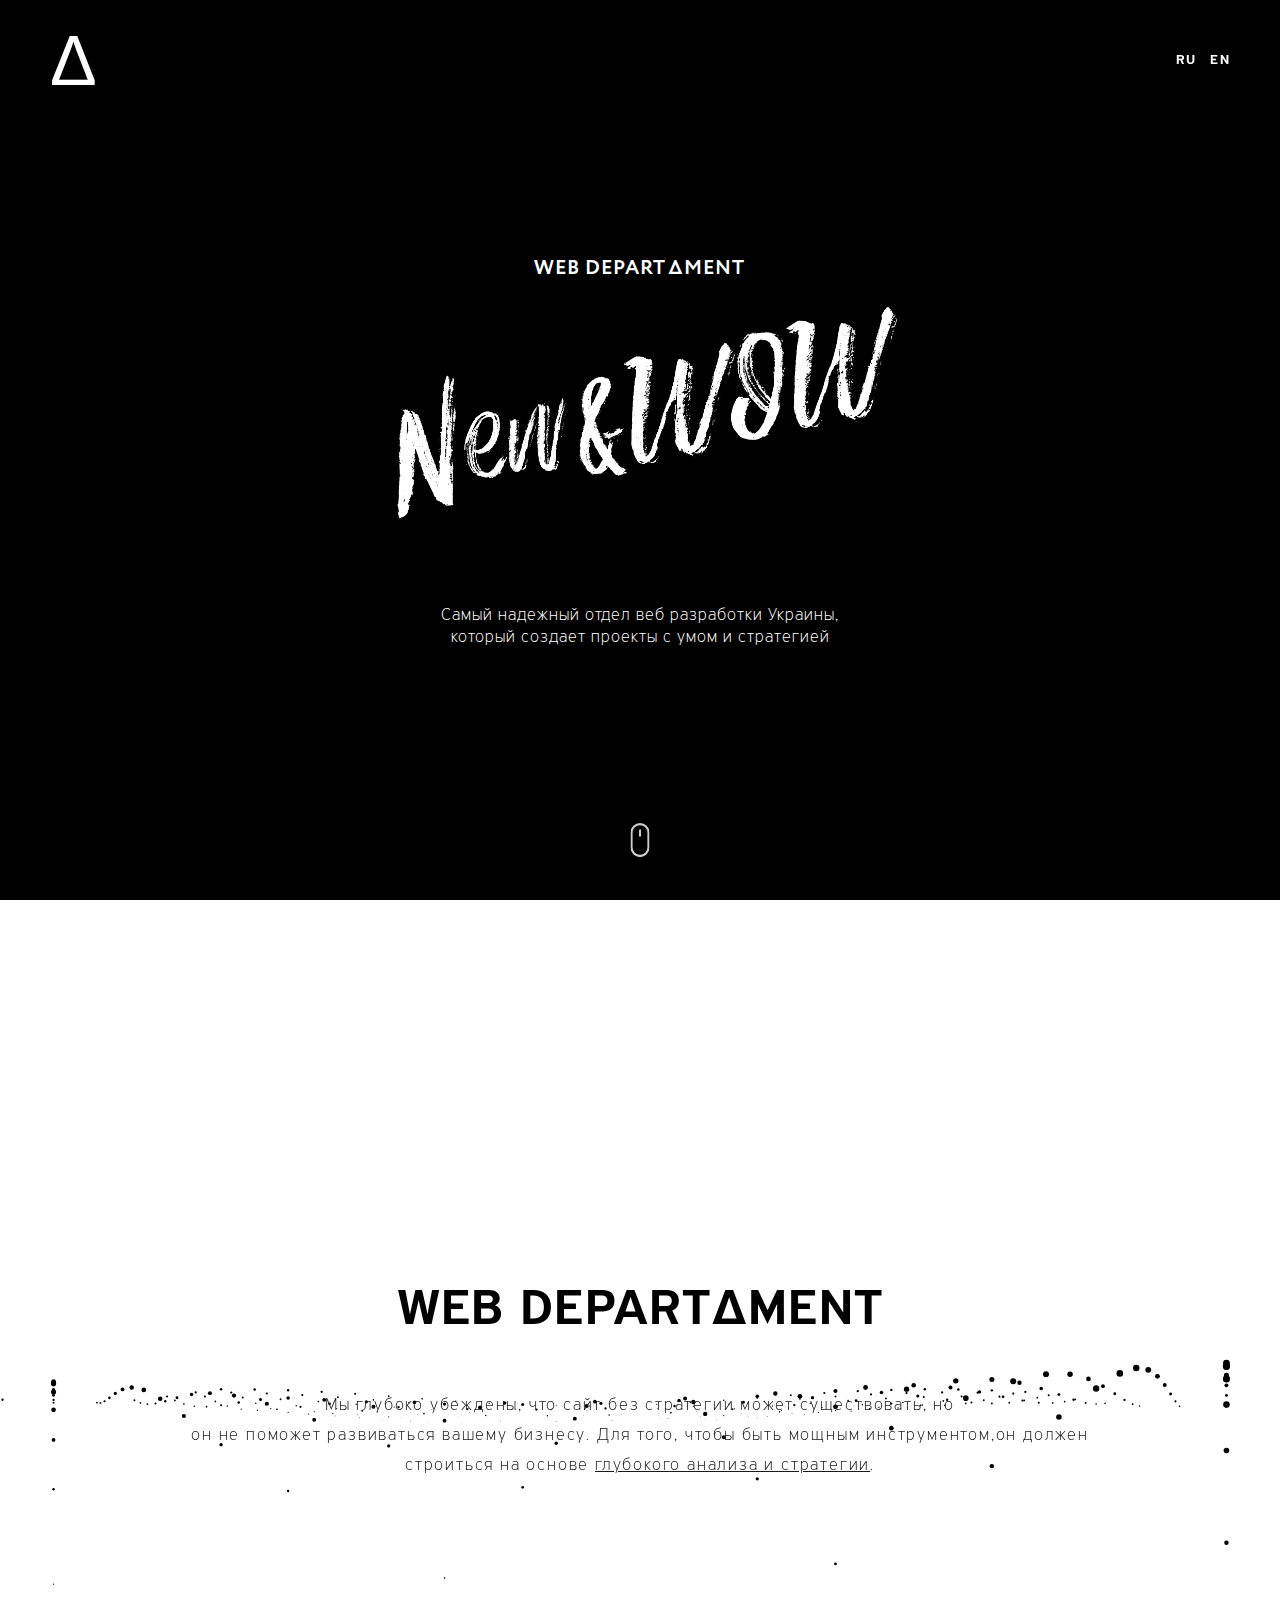
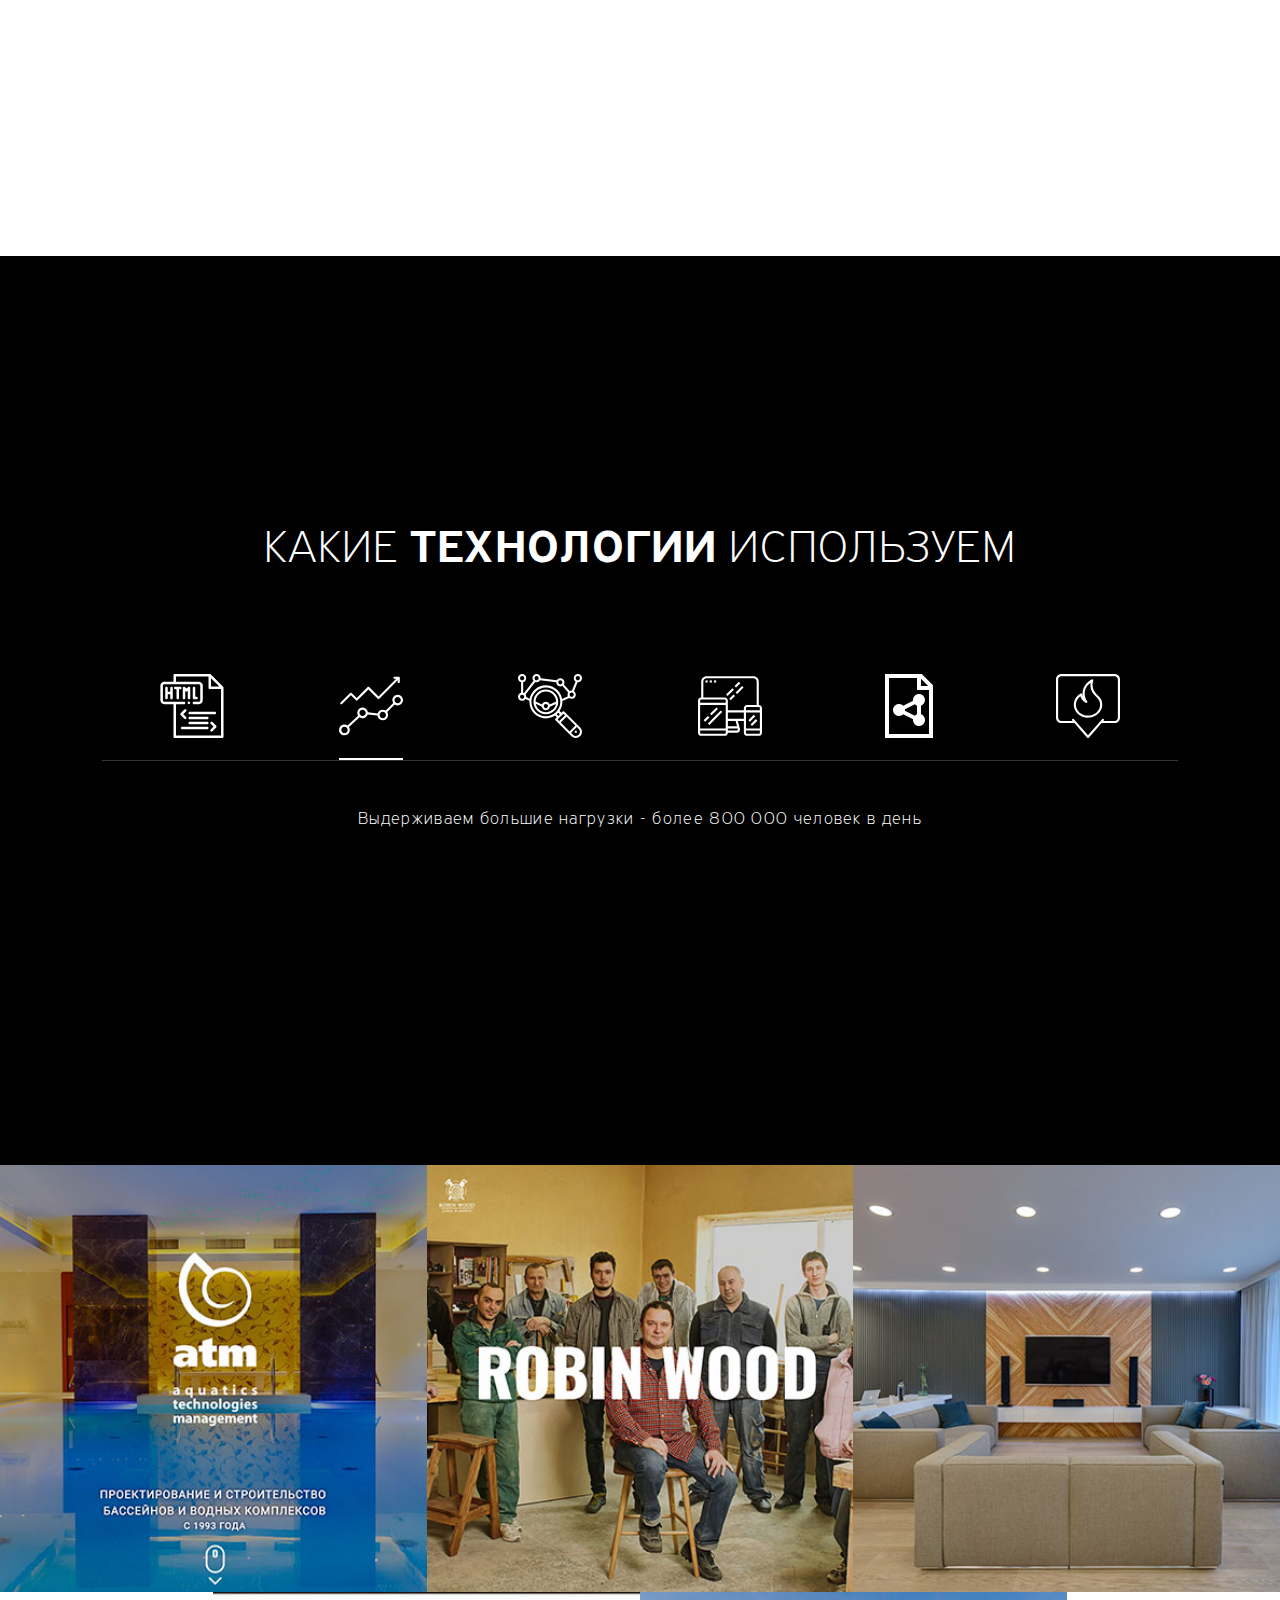
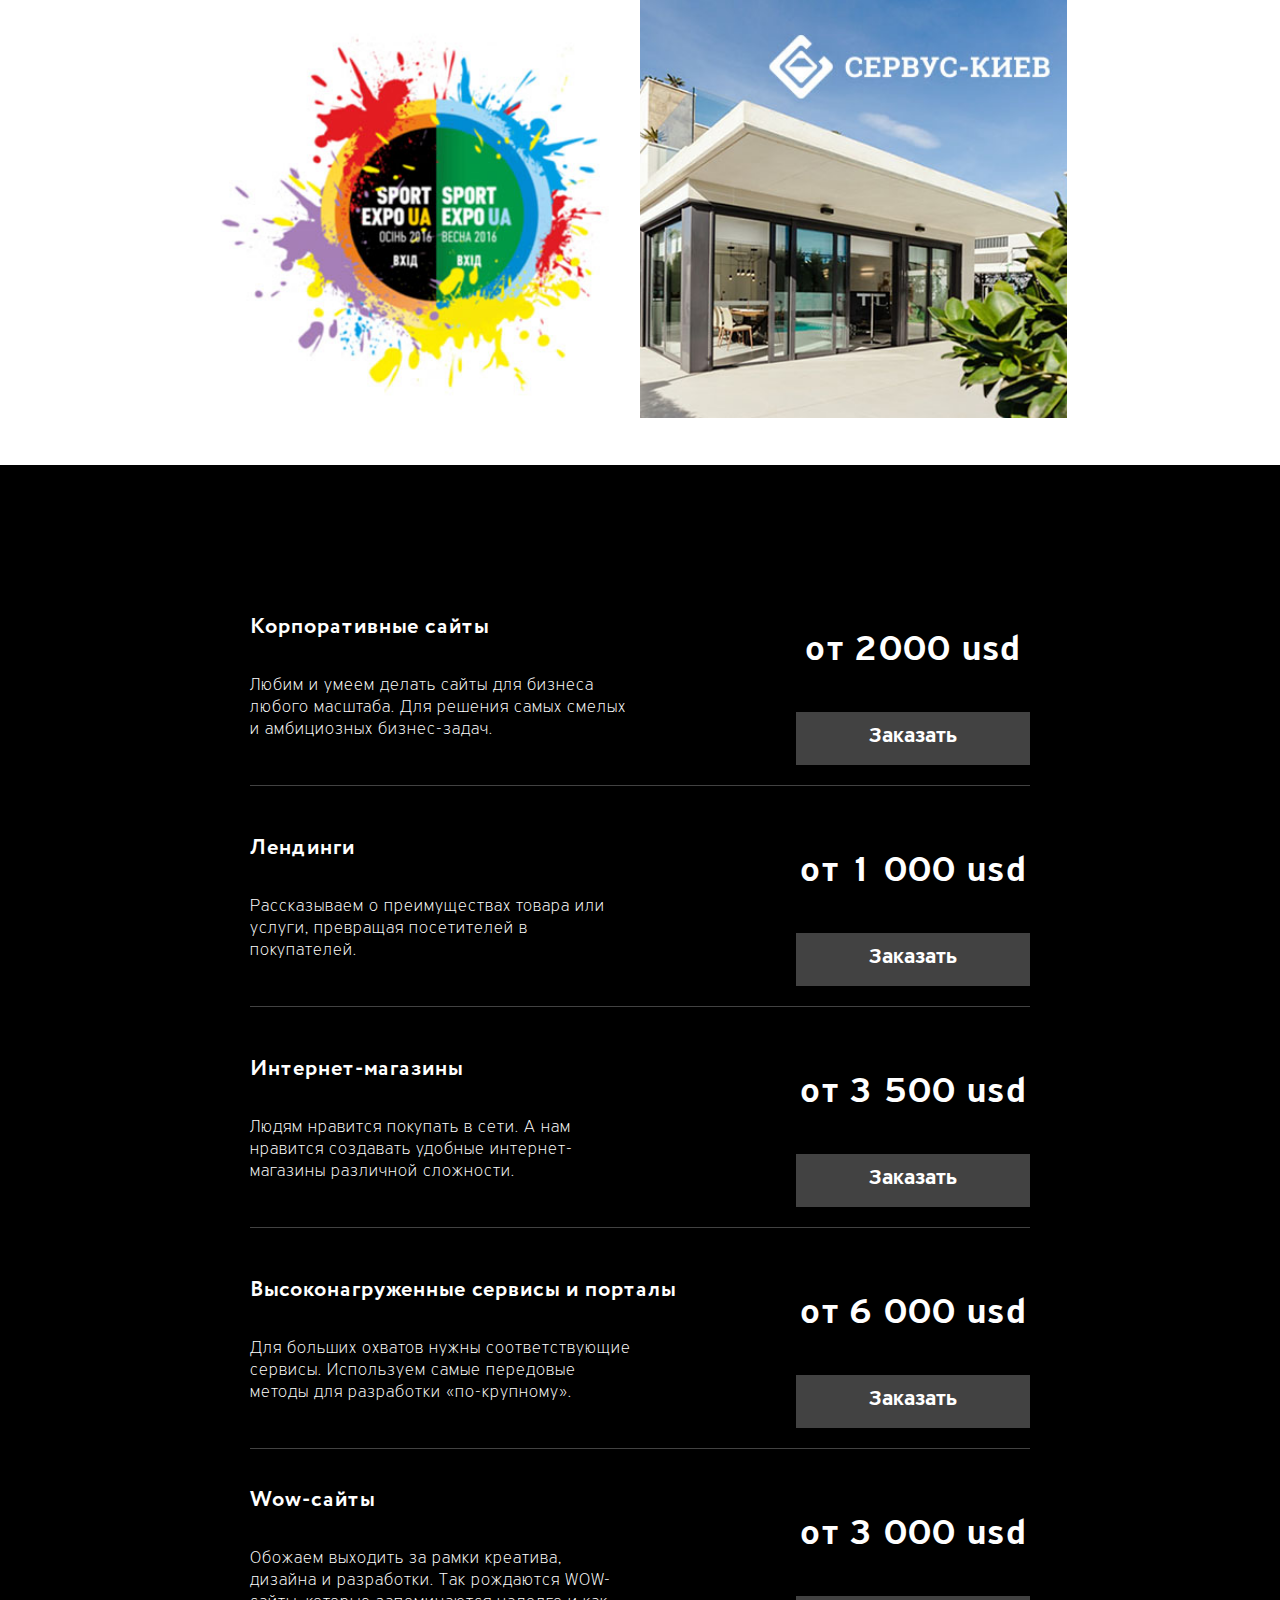
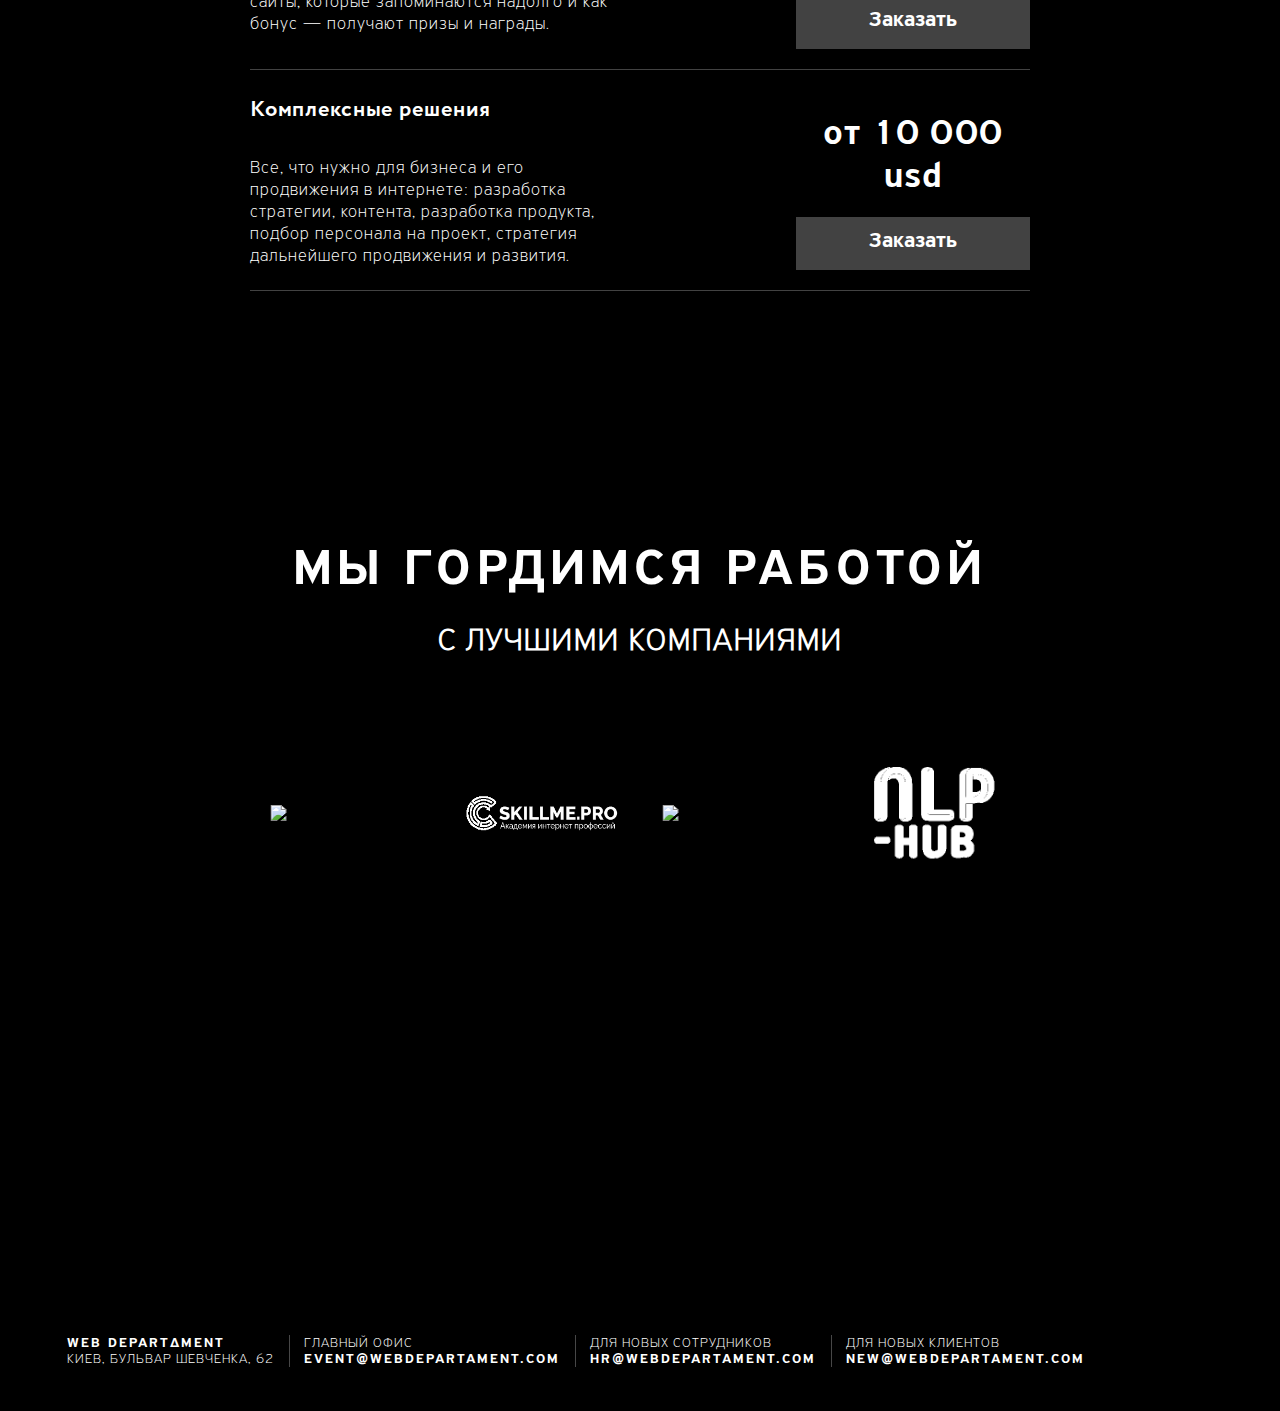
==== index.html @ 9e7ccb33 "web" ====
<!DOCTYPE html>

<html lang="ru">
<head>
    <meta http-equiv="Content-Type" content="text/html; charset=UTF-8">
    <meta http-equiv="X-UA-Compatible" content="IE=edge">
    <meta name="viewport" content="width=device-width, initial-scale=1, maximum-scale=1, user-scalable=no">

    <meta property=""
          content="Мы придумываем яркие концепции, занимаемся организацией маркетинговых и
          корпоративных мероприятий, проводим масштабные PR-кампании, работаем в области
          celebrity-менеджмента и снимаем стильные видео. ">
    <meta property="" content="images/logo.png">


    <link rel="icon" type="image/png" sizes="32х32" href="images/favicons/favicon-32x32.png">
    <link rel="icon" type="image/png" sizes="96x96" href="images/favicons/favicon-96x96.png">
    <link rel="icon" type="image/png" sizes="16x16" href="images/favicons/favicon-16x16.png">


    <title>WEBDEPARTÁMENT</title>
    <link rel="stylesheet" href="css/main.css">
</head>
<body>
<script
        src="https://code.jquery.com/jquery-3.2.1.min.js"
        integrity=""
        crossorigin=""></script>
<div class="wrapper">
    <header class="header">
        <div class="header__container">
            <div class="header__logo">
                <a href="/" class="header__logo-link">
                    Δ
                </a>
            </div>
            <a href="#" class="header__mobile-link">Mobile menu</a>
            <nav class="header__menu">
                <ul class="header__menu-list">
<!--                     <li class="header__menu-item ">
                        <a href="/ru/about" class="header__menu-link">об агентстве</a>
                    </li>
                    <li class="header__menu-item ">
                        <a href="/ru/portfolio" class="header__menu-link">портфолио</a>
                    </li>

                    <li class="header__menu-item ">
                        <a href="/ru/vacancy" class="header__menu-link">вакансии</a>
                    </li>
                    <li class="header__menu-item ">
                        <a href="/ru/contacts" class="header__menu-link">контакты</a>
                    </li> -->
                    <li class="header__menu-item ">
                        <a href="/ru/?v=1" class="header__menu-link">RU</a>
                        <span style="margin: 0 5px"> | </span>
                        <a href="/en/?v=1" class="header__menu-link">EN</a>
                    </li>
                </ul>
                <div class="header__mobile-info">
                    <div class="header__mobile-social">
                        <a href="#" class="header__mobile-social-link header__mobile-social-insta">
                            <span>Instagram</span>
                        </a>
                        <a href="#" class="header__mobile-social-link header__mobile-social-fb">
                            <span>Facebook</span>
                        </a>
                    </div>
                    <div class="header__mobile-lang">En</div>
                </div>
            </nav>
        </div>
    </header>
    <div class="content">

        <script type="text/javascript" async=""
                src="js/plugins.js"></script>
        <script type="text/javascript" async=""
                src="js/jquery-3.2.1.min.js"></script>
        <script src="js/about.js"
                integrity="" crossorigin=""></script>

        <section class="mainSlider">
            <div class="centerTitle" style="">
                <h1 style="font-size: 20px;">WEB DEPARTΔMENT</h1>
                <div class="centerTitle__text">
                    <img style="width: 90%" src="images/live-2.png" alt="">
                </div>
                <h3>Самый надежный отдел веб разработки Украины,<br>
                    который создает проекты с умом и стратегией</h3>
            </div>
            <!--<div class="mainSlider__item mainSlider__item&#45;&#45;iframe">-->
                <!--<div class="mainSlider__image">-->
                    <!--<video style="height: auto; width: 100%" src="images/video/hooli-intro-lg.mp4" autoplay="" muted=""-->
                           <!--loop=""></video>-->
                <!--</div>-->
            <!--</div>-->
            <!--<ul class="mainSlider__list">-->
                <!--<li class="mainSlider__item" style="display: list-item;">-->
                    <!--<div class="mainSlider__image" style="background-image: url(images/main1.jpg)"></div>-->
                <!--</li>-->
                <!--<li class="mainSlider__item" style="display: none;">-->
                    <!--<div class="mainSlider__image" style="background-image: url(images/main2.jpg)"></div>-->
                <!--</li>-->
            <!--</ul>-->
            <a href="http://webdepartament.com/ru/?v=1#description_target"
               class="content__scroll-link animate-top-down">
                <svg xmlns="http://www.w3.org/2000/svg" width="19.031" height="34" viewBox="0 0 19.031 34">
                    <defs>
                        <style>
                            .cls-1 {
                                fill: #fff;
                                fill-rule: evenodd;
                                opacity: 0.8;
                            }
                        </style>
                    </defs>
                    <path id="mouse_icon" data-name="mouse icon" class="cls-1"
                          d="M765.5,921.987a9.564,9.564,0,0,0-9.562,9.511v14.984a9.51,9.51,0,1,0,19.019,0V931.5A9.474,9.474,0,0,0,765.5,921.987Zm7.344,24.5a7.349,7.349,0,0,1-7.344,7.386,7.44,7.44,0,0,1-7.449-7.386V931.5a7.44,7.44,0,0,1,7.449-7.386,7.349,7.349,0,0,1,7.344,7.386v14.984Zm-7.4-18.119a1.062,1.062,0,0,0-1.057,1.063v5.313a1.057,1.057,0,1,0,2.113,0v-5.313A1.062,1.062,0,0,0,765.449,928.363Z"
                          transform="translate(-755.938 -922)"></path>
                </svg>
            </a>
        </section>
        <section class="description js-content--white" id="description_target">
            <div id="description__canvas"></div>
            <div class="centerTitle centerTitle--black">
                <div class="centerTitle__text">

                    <div class="centerTitle__text">
                        <h2 style="">WEB DEPARTΔMENT</h2>
                    </div>

                </div>
                <div class="centerTitle__description">
                    Мы глубоко убеждены, что сайт без стратегии может существовать, но <br>он не поможет развиваться вашему
                    бизнесу. Для того, чтобы быть мощным инструментом,он должен строиться на основе <span style="text-decoration: underline;">глубокого анализа и
                    стратегии</span>.
                </div>
            </div>
        </section>
        <section class="about__stats js-content--white">

            <div class="sections__title_skill">
                <h3 style="">какие <b style="font-weight: bold;    font-family: circe-bold;">технологии</b> используем</h3>
            </div>
            <div class="about__stats-container">
                <div class="about__stats-tabs">
                    <div class="about__stats-tabs-head-container">
                        <div class="about__stats-tabs-head">
                            <a href="#first" class="about__stats-tab" data-target="43">
                                <img src="images/svg/html.svg">
                            </a>
                            <a href="#fifth" class="about__stats-tab active" data-target="50">
                                <img src="images/svg/sh.svg">
                            </a>
                            <a href="#second" class="about__stats-tab" data-target="80">
                                <img src="images/svg/up.svg">
                            </a>
                            <a href="#third" class="about__stats-tab" data-target="33">
                                <img src="images/svg/mob.svg">
                            </a>
                            <a href="#fourth" class="about__stats-tab" data-target="34">
                                <img src="images/svg/web.svg">
                            </a>
                            <a href="#six" class="about__stats-tab" data-target="35">
                                <img src="images/svg/in.svg">
                            </a>


                            <div class="about__stats-tab-runner" style="left: 249px; width: 49px;"></div>
                        </div>
                    </div>
                    <div class="about__stats-tabs-content-container">
                        <div class="about__stats-tabs-content" id="first" style="display: none;">
                            Верстаем, используя HTML5 + CSS3 + JQUERY, создаем WOW-анимацию
                        </div>
                        <div class="about__stats-tabs-content" id="fifth" style="display: block;">
                            Выдерживаем большие нагрузки - более 800 000 человек в день
                        </div>
                        <div class="about__stats-tabs-content" id="second" style="display: none;">
                            Работаем с большими проектами. Наш рекорд - 500 000 страниц
                        </div>
                        <div class="about__stats-tabs-content active" id="third" style="display: none;">
                            Создаем адаптивный дизайн
                        </div>
                        <div class="about__stats-tabs-content" id="fourth" style="display: none;">
                            Программируем на фреймворке YII2
                        </div>
                        <div class="about__stats-tabs-content" id="six">
                            Следим за трендамитехнологий и дизайна
                        </div>
                    </div>
                </div>
            </div>
        </section>

        <section class="portfolio">
            <div class="portfolio__container">
                <div class="portfolio__list">
                    <div class="portfolio__item">
                        <a href="/ru/projects/89" class="portfolio__link">
                            <div class="portfolio__image-container">
                                <div class="portfolio__image" style="background-image: url(images/portfolio/l.jpg)"></div>
                            </div>
                            <div class="portfolio__text">
                                <div class="portfolio__text-container">
                                    <div class="portfolio__title">Канадский бренда LandYachtz</div>
                                    <div class="portfolio__description">
                                        Эти парни смогли добиться большего
                                    </div>
                                </div>
                            </div>
                        </a>
                    </div>
                </div>

                    <div class="portfolio__item">
                        <a href="/ru/projects/89" class="portfolio__link">
                            <div class="portfolio__image-container">
                                <div class="portfolio__image" style="background-image: url(images/portfolio/atm.jpg)"></div>
                            </div>
                            <div class="portfolio__text">
                                <div class="portfolio__text-container">
                                    <div class="portfolio__title">Инновационная презентация нового Lamborghini URUS</div>
                                    <div class="portfolio__description">
                                        ДНК невозможного
                                    </div>
                                </div>
                            </div>
                        </a>
                    </div>

                    <div class="portfolio__item">
                        <a href="/ru/projects/89" class="portfolio__link">
                            <div class="portfolio__image-container">
                                <div class="portfolio__image" style="background-image: url(images/portfolio/rw.jpg)"></div>
                            </div>
                            <div class="portfolio__text">
                                <div class="portfolio__text-container">
                                    <div class="portfolio__title">Инновационная презентация нового Lamborghini URUS</div>
                                    <div class="portfolio__description">
                                        ДНК невозможного
                                    </div>
                                </div>
                            </div>
                        </a>
                    </div>

                    <div class="portfolio__item">
                        <a href="/ru/projects/89" class="portfolio__link">
                            <div class="portfolio__image-container">
                                <div class="portfolio__image" style="background-image: url(images/portfolio/rd.jpg)"></div>
                            </div>
                            <div class="portfolio__text">
                                <div class="portfolio__text-container">
                                    <div class="portfolio__title">Инновационная презентация нового Lamborghini URUS</div>
                                    <div class="portfolio__description">
                                        ДНК невозможного
                                    </div>
                                </div>
                            </div>
                        </a>
                    </div>

                    <div class="portfolio__item">
                        <a href="/ru/projects/89" class="portfolio__link">
                            <div class="portfolio__image-container">
                                <div class="portfolio__image" style="background-image: url(images/portfolio/se.jpg)"></div>
                            </div>
                            <div class="portfolio__text">
                                <div class="portfolio__text-container">
                                    <div class="portfolio__title">Инновационная презентация нового Lamborghini URUS</div>
                                    <div class="portfolio__description">
                                        ДНК невозможного
                                    </div>
                                </div>
                            </div>
                        </a>
                    </div>

                    <div class="portfolio__item">
                        <a href="/ru/projects/89" class="portfolio__link">
                            <div class="portfolio__image-container">
                                <div class="portfolio__image" style="background-image: url(images/portfolio/servus.jpg)"></div>
                            </div>
                            <div class="portfolio__text">
                                <div class="portfolio__text-container">
                                    <div class="portfolio__title">Инновационная презентация нового Lamborghini URUS</div>
                                    <div class="portfolio__description">
                                        ДНК невозможного
                                    </div>
                                </div>
                            </div>
                        </a>
                    </div>
                </div>
            </div>
        </section>
    <section class="price">
        <div class="wr_price_pos">
            <div class="wr_txt_price">
                <div class="txt_title_price">Корпоративные сайты</div>
                <div class="txt_price">Любим и умеем делать сайты для бизнеса любого масштаба. Для решения самых смелых и амбициозных бизнес-задач.</div>
            </div>
            <div class="wr_pr_usd">
                <div class="price_usd">от 2000 usd</div>
                <button>Заказать</button>
            </div>
        </div>
        <div class="wr_price_pos">
            <div class="wr_txt_price">
                <div class="txt_title_price">Лендинги</div>
                <div class="txt_price">Рассказываем о преимуществах товара или услуги, превращая посетителей в покупателей.</div>
            </div>
            <div class="wr_pr_usd">
                <div class="price_usd">от 1 000 usd</div>
                <button>Заказать</button>
            </div>
        </div>
        <div class="wr_price_pos">
            <div class="wr_txt_price">
                <div class="txt_title_price">Интернет-магазины</div>
                <div class="txt_price">Людям нравится покупать в сети. А нам нравится создавать удобные интернет-магазины различной сложности.</div>
            </div>
            <div class="wr_pr_usd">
                <div class="price_usd">от 3 500 usd</div>
                <button>Заказать</button>
            </div>
        </div>
        <div class="wr_price_pos">
            <div class="wr_txt_price">
                <div class="txt_title_price">Высоконагруженные сервисы и порталы</div>
                <div class="txt_price">Для больших охватов нужны соответствующие сервисы. Используем самые передовые методы для разработки «по-крупному».</div>
            </div>
            <div class="wr_pr_usd">
                <div class="price_usd">от 6 000 usd</div>
                <button>Заказать</button>
            </div>
        </div>
        <div class="wr_price_pos">
            <div class="wr_txt_price">
                <div class="txt_title_price">Wow-сайты </div>
                <div class="txt_price">Обожаем выходить за рамки креатива, дизайна и разработки. Так рождаются WOW-сайты, которые запоминаются надолго и как бонус — получают призы и награды.</div>
            </div>
            <div class="wr_pr_usd">
                <div class="price_usd">от 3 000 usd</div>
                <button>Заказать</button>
            </div>
        </div>
        <div class="wr_price_pos">
            <div class="wr_txt_price">
                <div class="txt_title_price">Комплексные решения</div>
                <div class="txt_price">Все, что нужно для бизнеса и его продвижения в интернете: разработка стратегии, контента, разработка продукта, подбор персонала на проект, стратегия дальнейшего продвижения и развития.</div>
            </div>
            <div class="wr_pr_usd">
                <div class="price_usd">от 10 000 usd</div>
                <button>Заказать</button>
            </div>
        </div>

    </section>


        <section class="features">
            <div class="partners">
                <div class="sections__title">
                    <h1>мы гордимся работой</h1>
                    <h2>с лучшими компаниями</h2>
                </div>
                <ul class="features__list">

                    <li class="features__item"><a class="features__link">
                        <img src="images/portfolio/faza.png"  class="features__image"></a>
                    </li>
                    <li class="features__item"><a class="features__link">
                        <img src="images/portfolio/skillme.png"  class="features__image"></a>
                    </li>
                    <li class="features__item"><a class="features__link">
                        <img src="images/portfolio/samoilov.png"  class="features__image"></a>
                    </li>
                    <li class="features__item"><a class="features__link">
                        <img src="images/portfolio/nlp-hub.png"  class="features__image"></a>
                    </li>
                </ul>
            </div>


            <script>
                var $awardListButton = $('.award-list-button');
                var $awardList = $('.award-list');
                var awardListOpened = true;
                var awardListSliding = false;

                $awardListButton.click(function () {
                    toggleAwardList();
                });

                function toggleAwardList() {
                    if (awardListSliding) return;

                    awardListSliding = true;

                    if (awardListOpened) {
                        $awardList.slideUp('fast', function () {
                            awardListOpened = false;
                            awardListSliding = false;
                        })
                    } else {
                        $awardList.slideDown('fast', function () {
                            awardListOpened = true;
                            awardListSliding = false;
                        });
                    }
                }

                toggleAwardList();
            </script>

        </section>
        <input type="hidden" id="js-mainPage__detected">
        <footer class="footer">
            <div class="footer__container">
                <div class="footer__contact">
                    <a href="" class="footer__contact-web">WEB DEPARTΔMENT</a>
                    <div class="footer__contact-title">КИЕВ, БУЛЬВАР ШЕВЧЕНКА, 62</div>
                </div>
                <div class="footer__contact">
                    <div class="footer__contact-title">ГЛАВНЫЙ ОФИС</div>
                    <a href="tel:+74955323236" class="footer__contact-phone">EVENT@WEBDEPARTAMENT.COM</a>
                </div>
                <div class="footer__contact">
                    <div class="footer__contact-title">ДЛЯ НОВЫХ СОТРУДНИКОВ</div>
                    <a href="tel:+79031915501" class="footer__contact-phone">HR@WEBDEPARTAMENT.COM</a>
                </div>
                <div class="footer__contact">
                    <div class="footer__contact-title">ДЛЯ НОВЫХ КЛИЕНТОВ</div>
                    <a href="tel:+74952480774" class="footer__contact-phone">NEW@WEBDEPARTAMENT.COM</a>
                </div>

            </div>
        </footer>
    </div>
</div>

<!-- <script src="js/plugins.js"></script> -->
<script src="js/canvasDescription.js"></script>
<script src="js/scripts.js"></script>
<script src="js/jquery-3.2.1.min.js"></script>


</body>
</html>
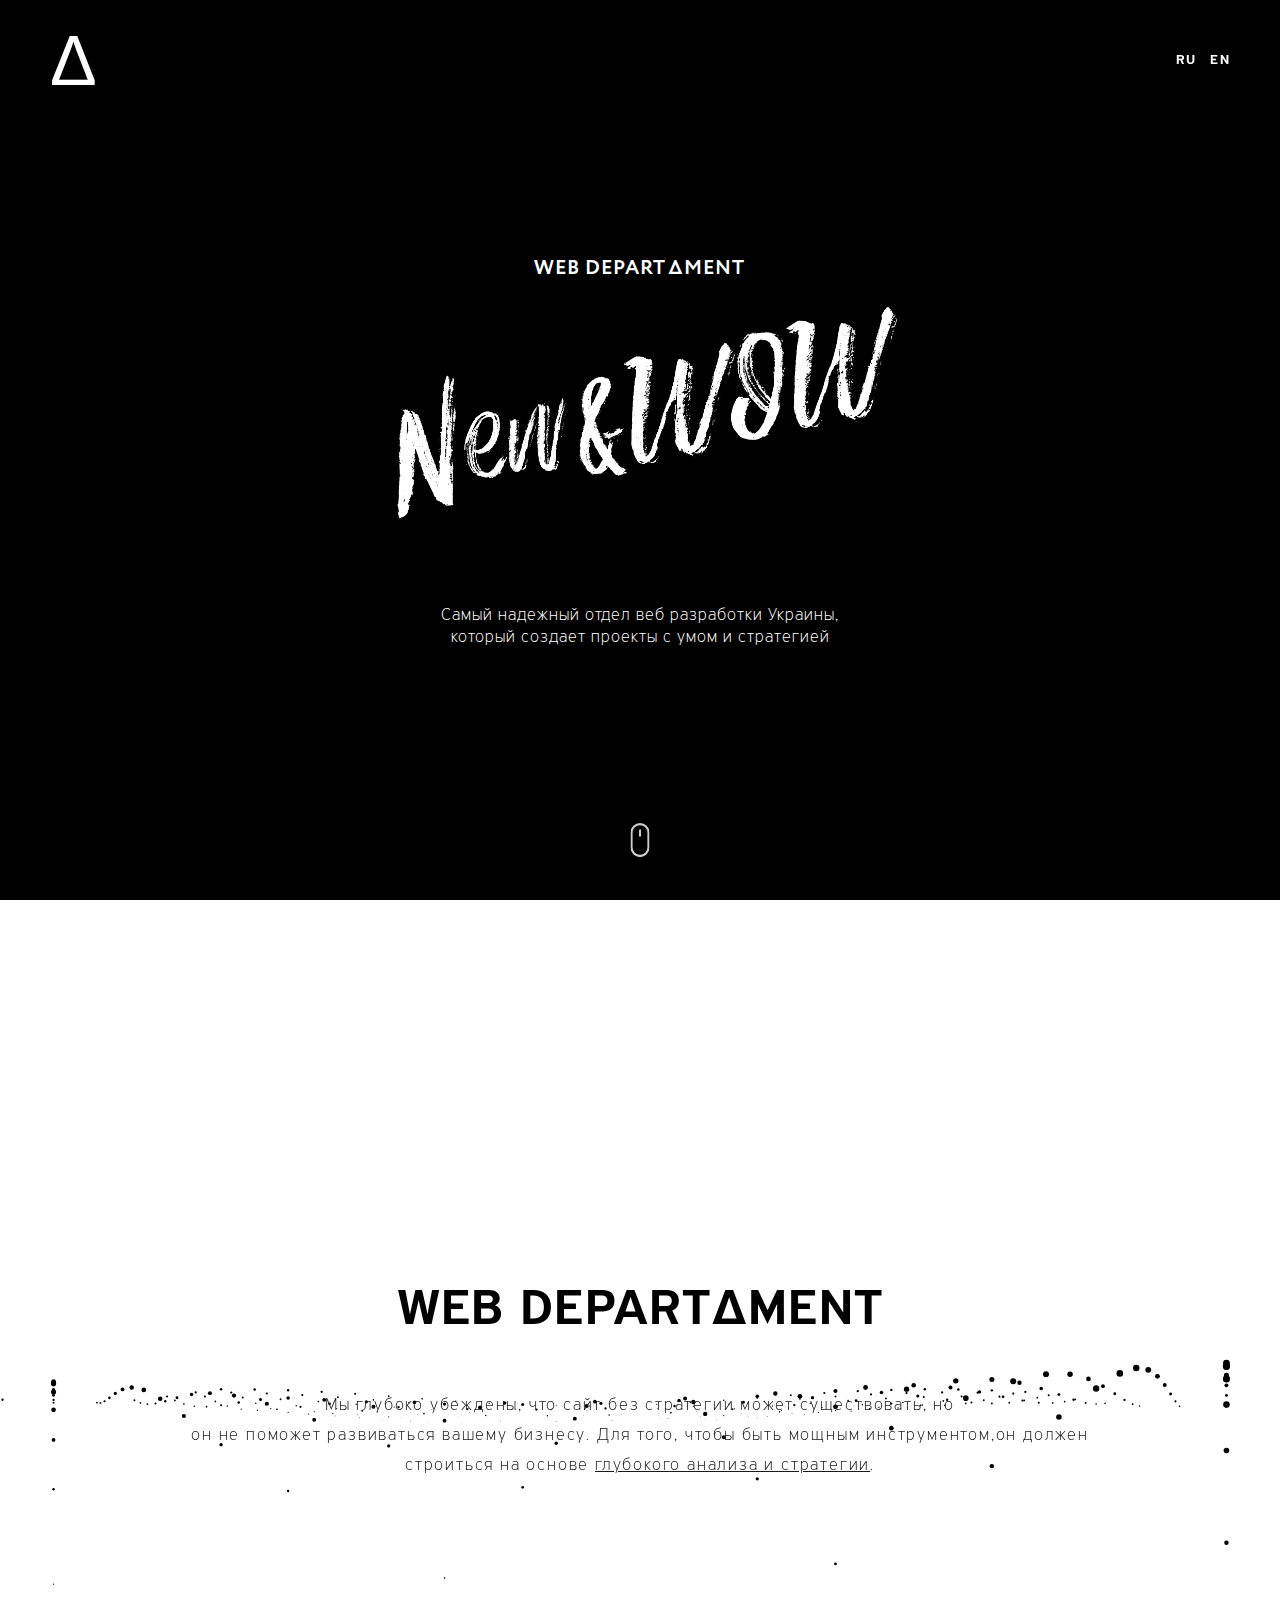
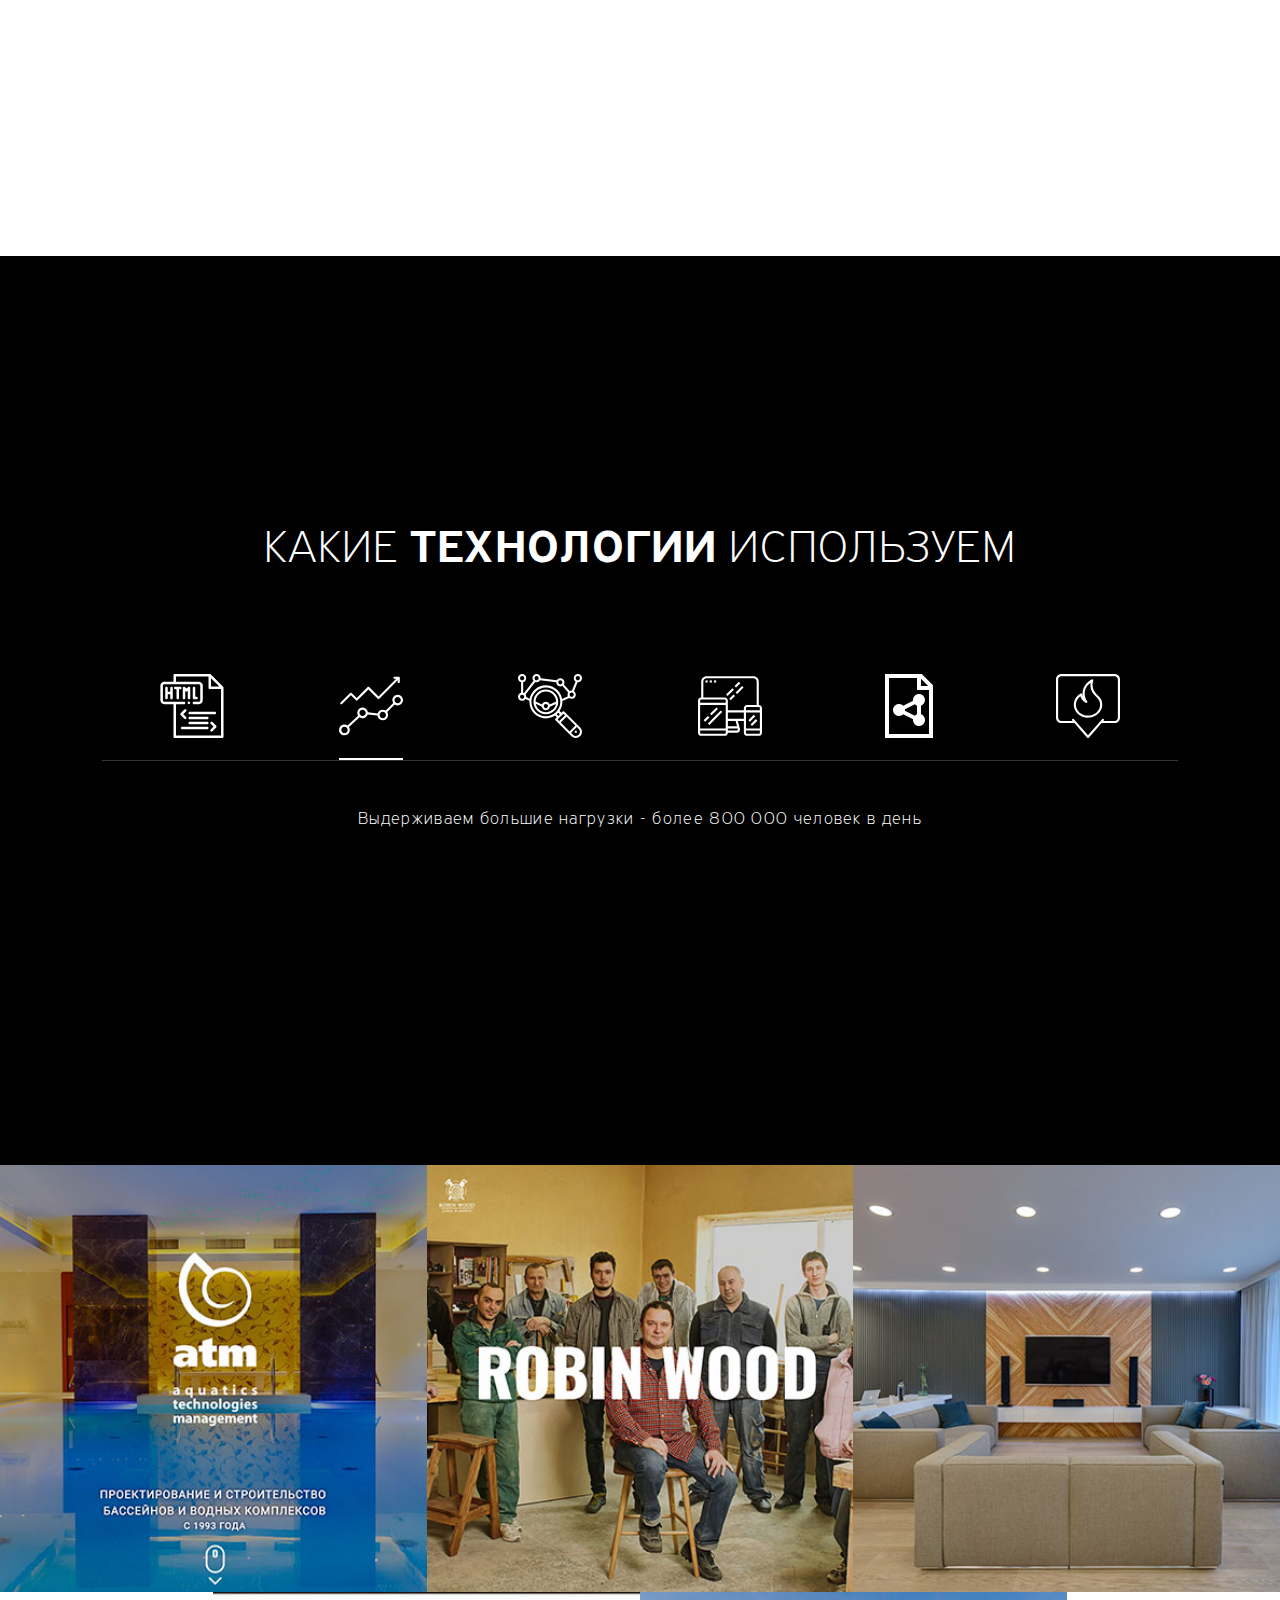
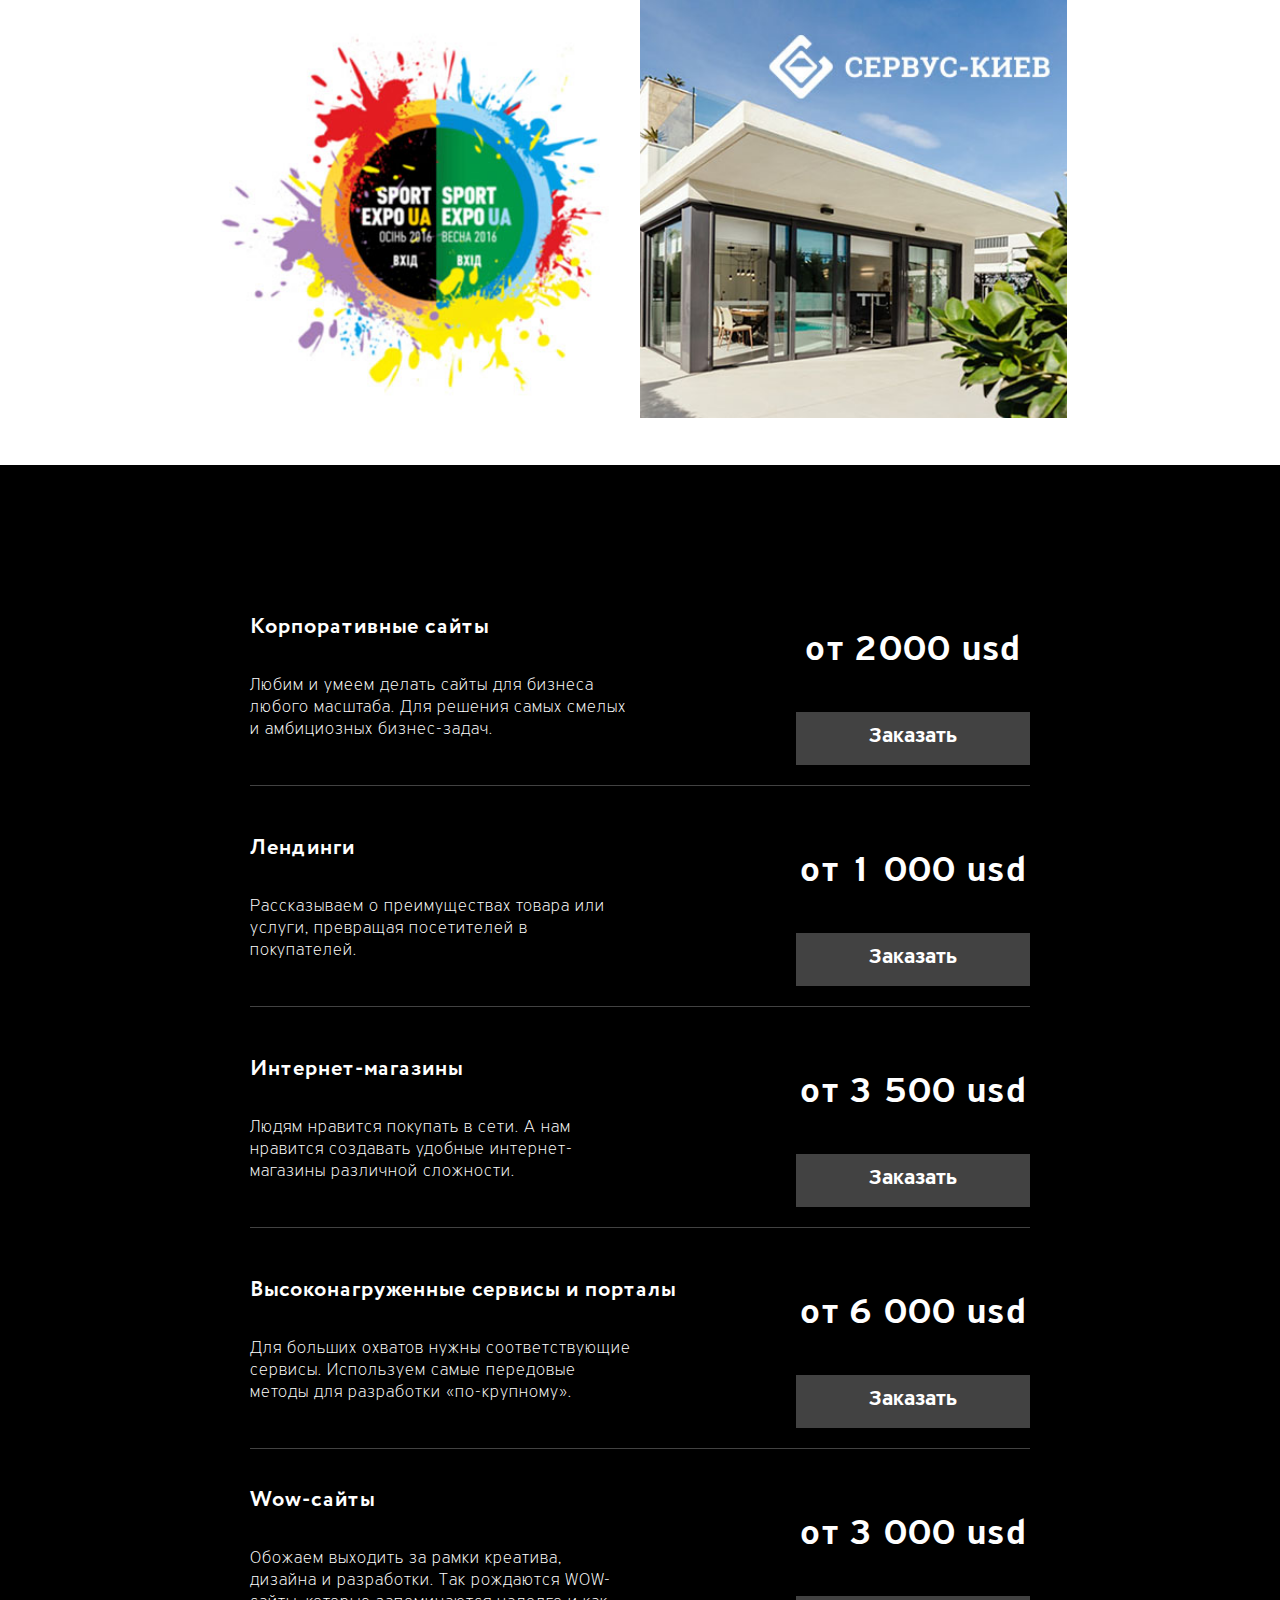
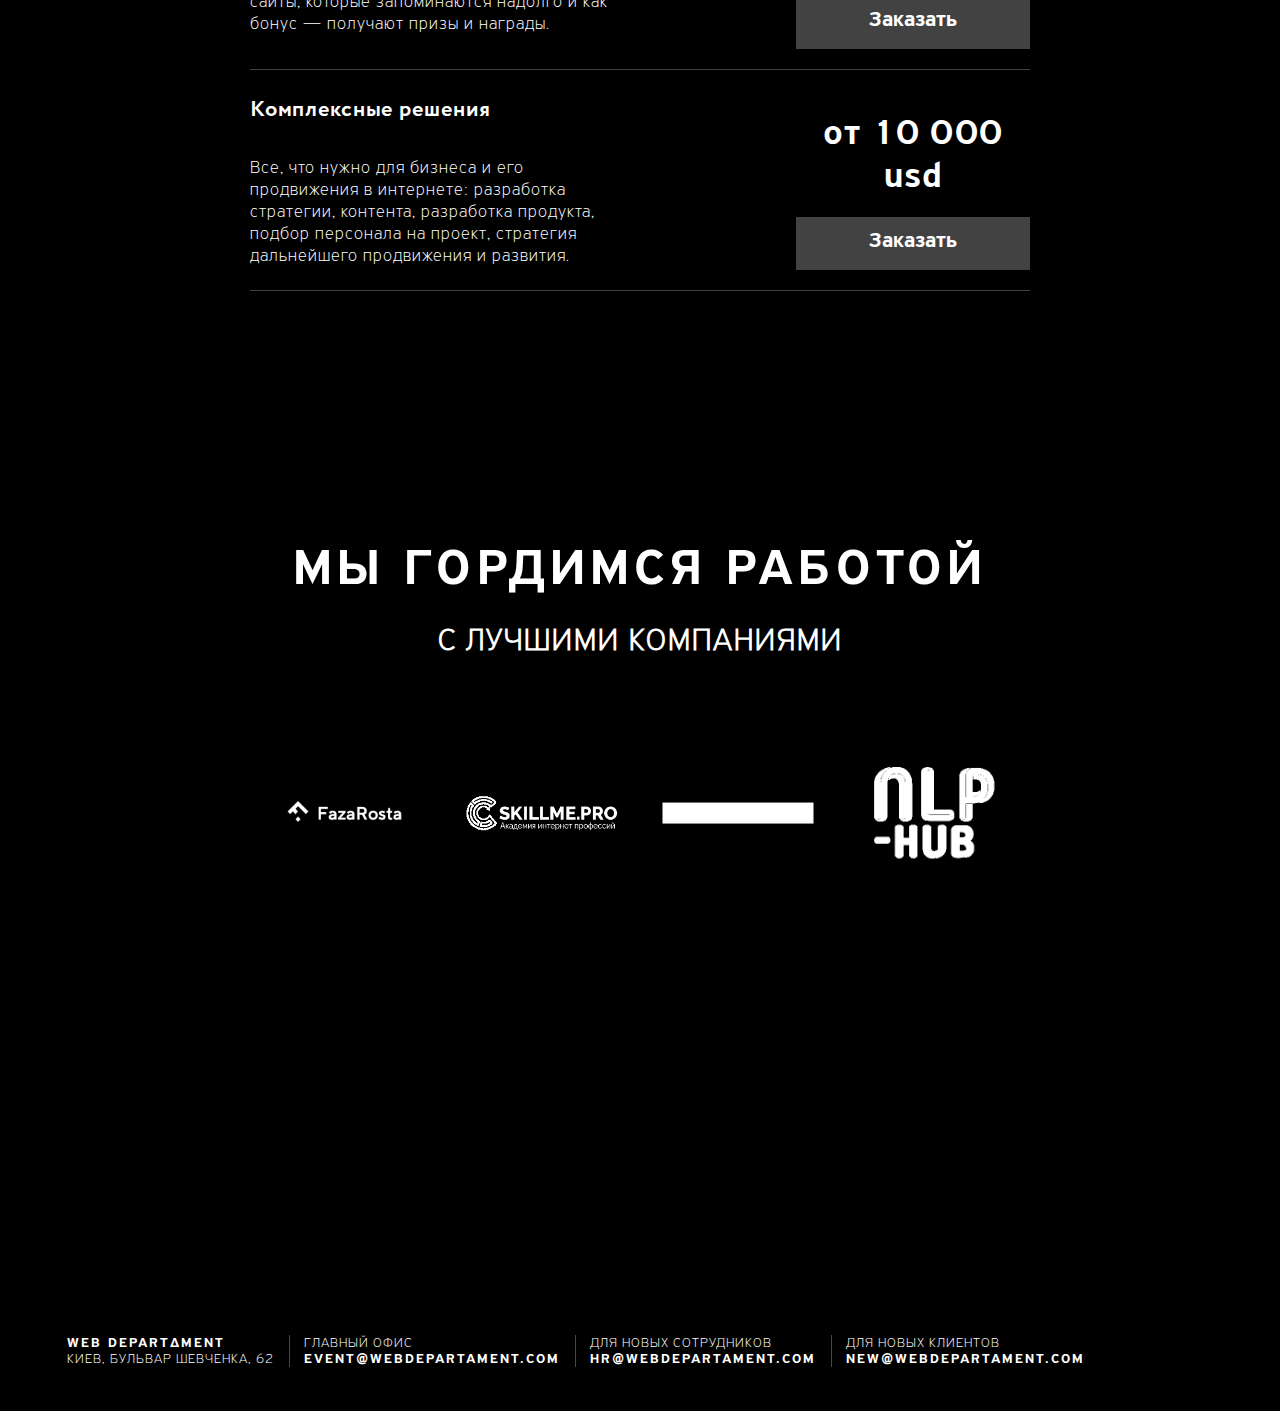
==== commit ebbd67f9: "12" ====
--- a/index.html
+++ b/index.html
@@ -369,13 +369,13 @@
                 <ul class="features__list">
 
                     <li class="features__item"><a class="features__link">
-                        <img src="images/portfolio/faza.png"  class="features__image"></a>
+                        <img src="images/portfolio/faza.jpg"  class="features__image"></a>
                     </li>
                     <li class="features__item"><a class="features__link">
                         <img src="images/portfolio/skillme.png"  class="features__image"></a>
                     </li>
                     <li class="features__item"><a class="features__link">
-                        <img src="images/portfolio/samoilov.png"  class="features__image"></a>
+                        <img src="images/portfolio/samoilov.jpg"  class="features__image"></a>
                     </li>
                     <li class="features__item"><a class="features__link">
                         <img src="images/portfolio/nlp-hub.png"  class="features__image"></a>
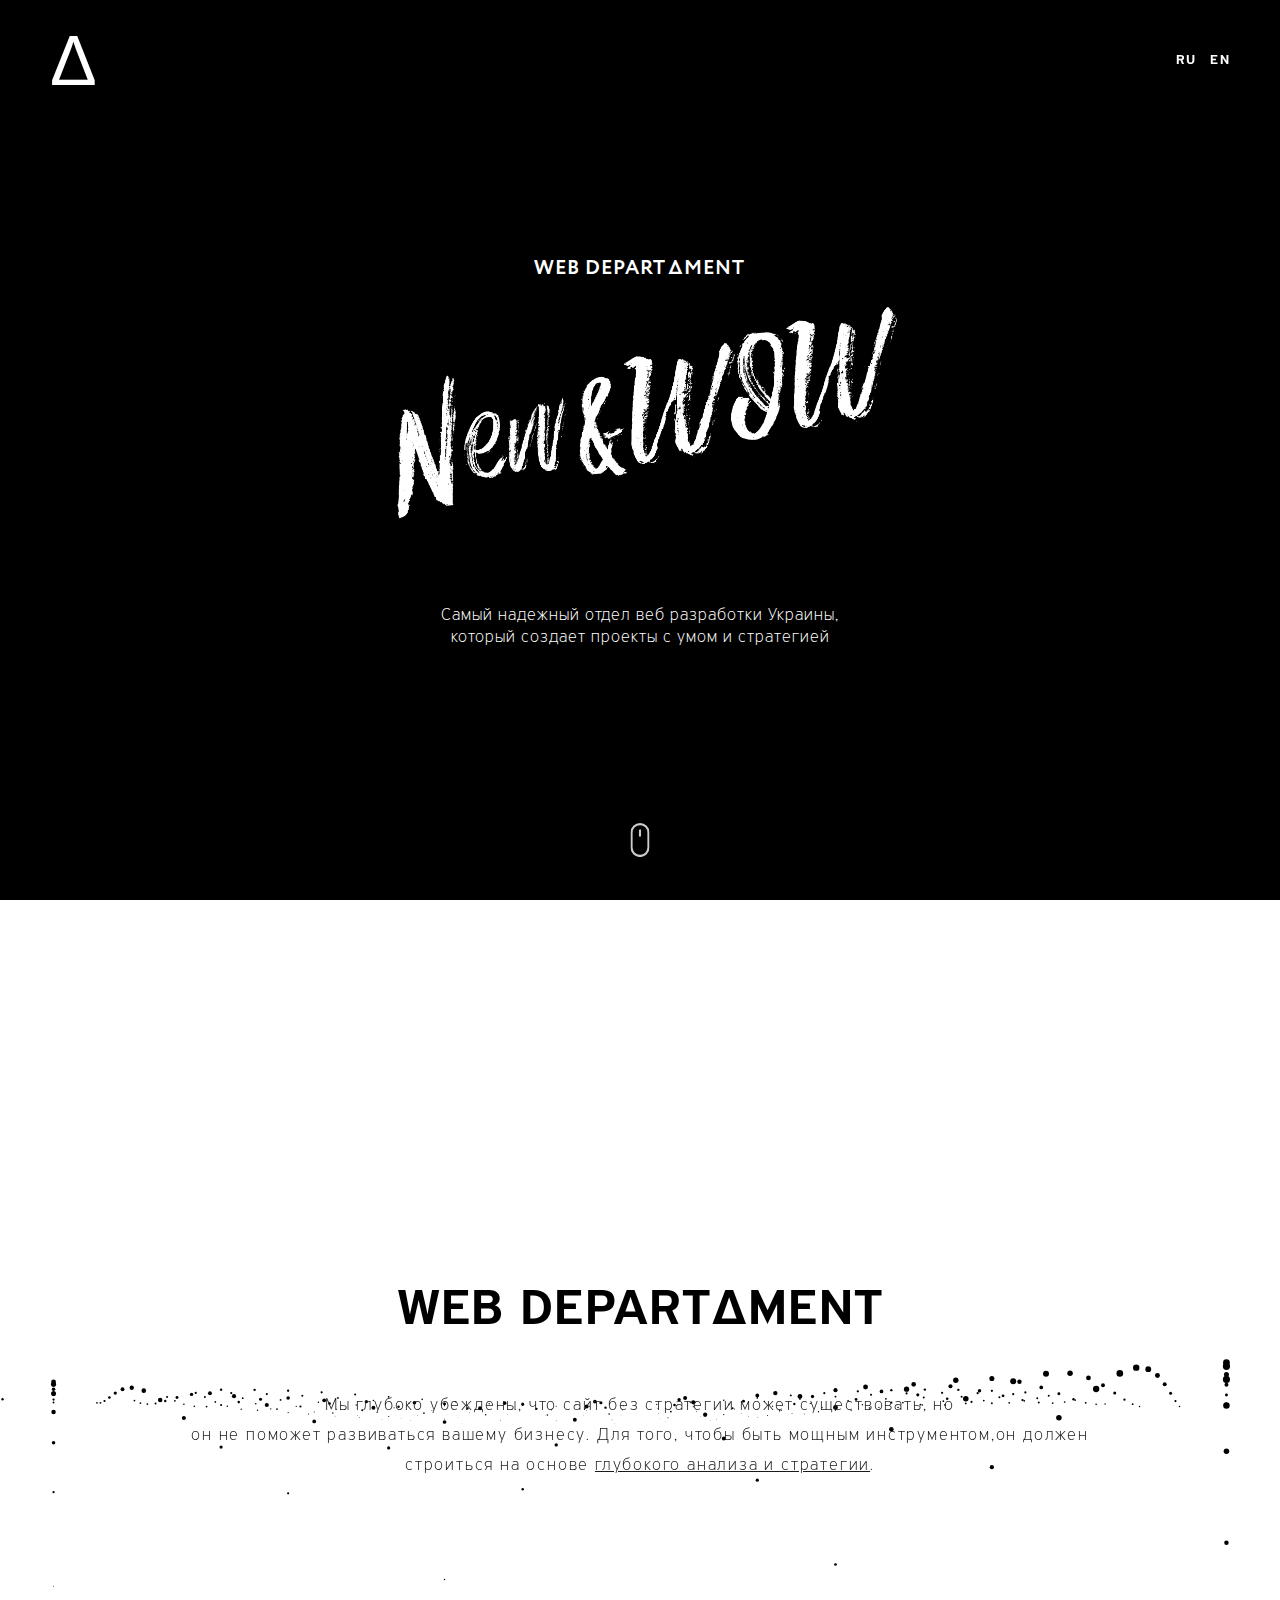
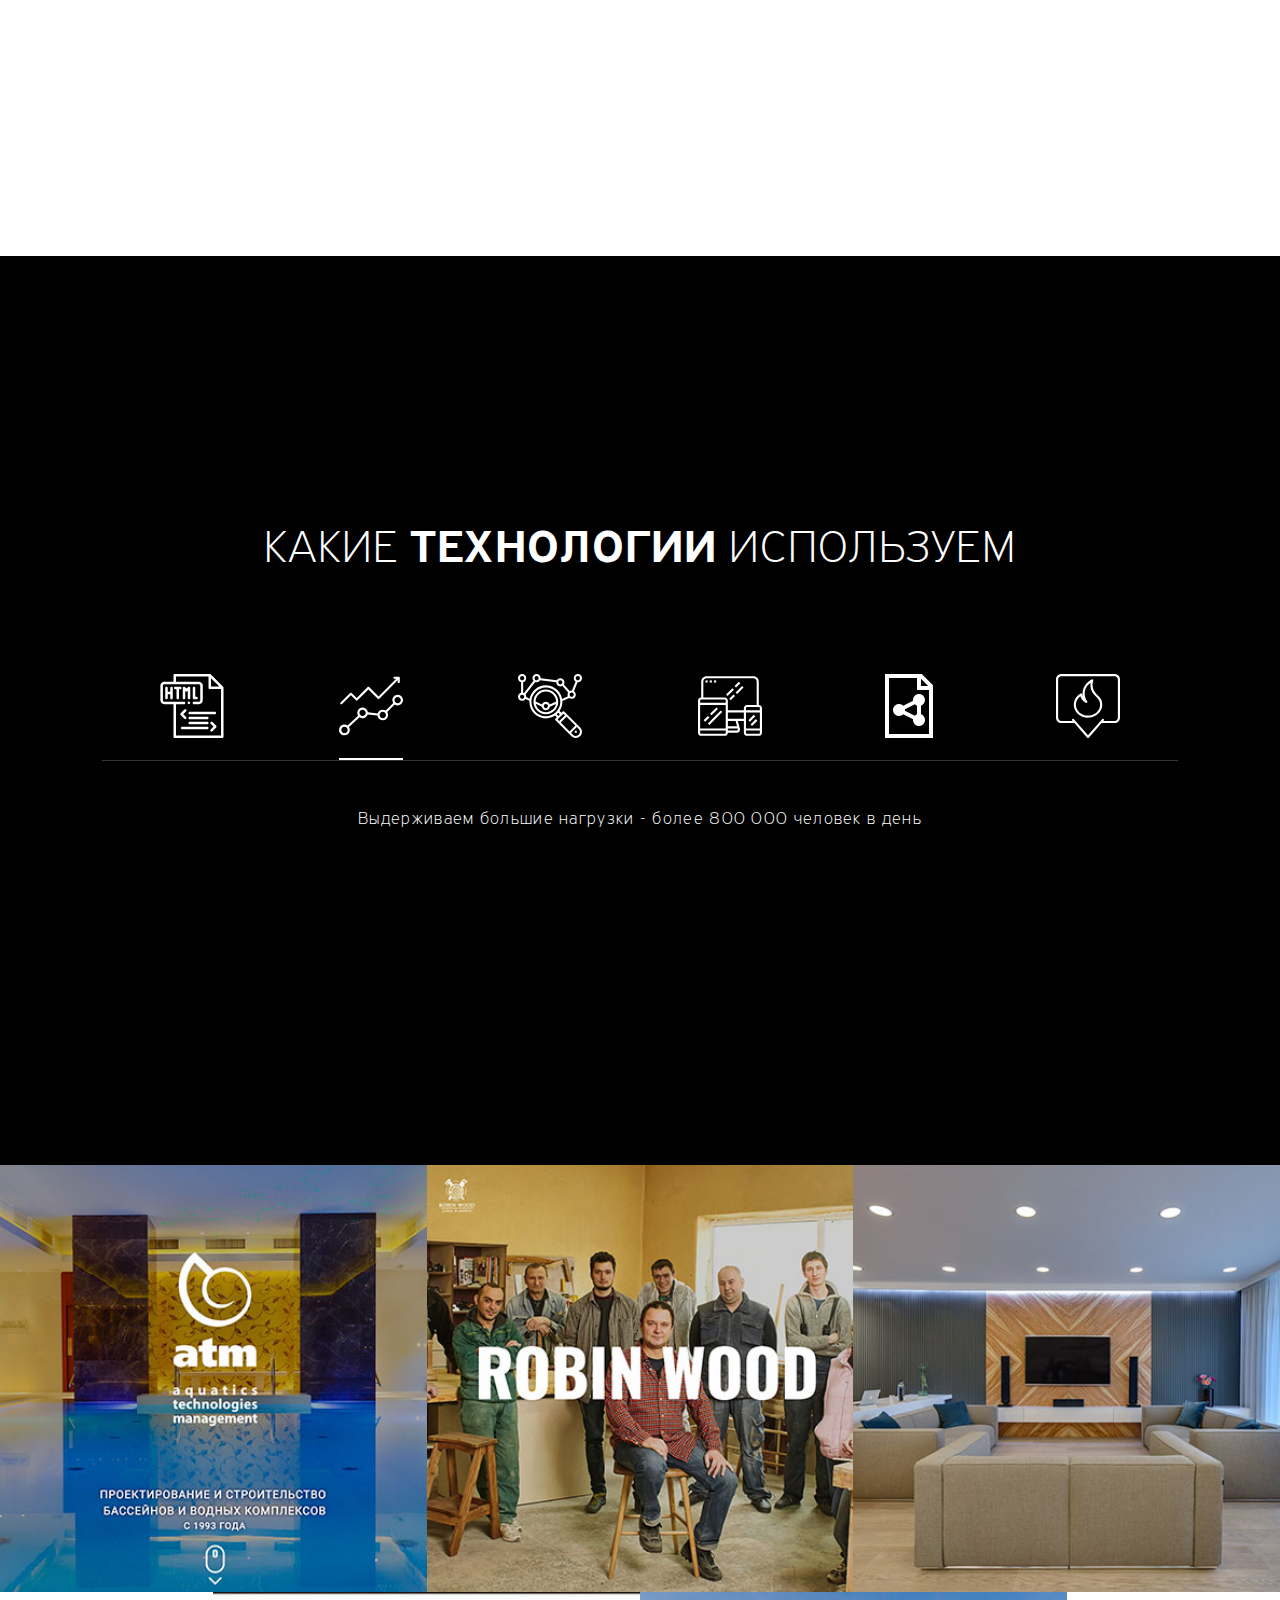
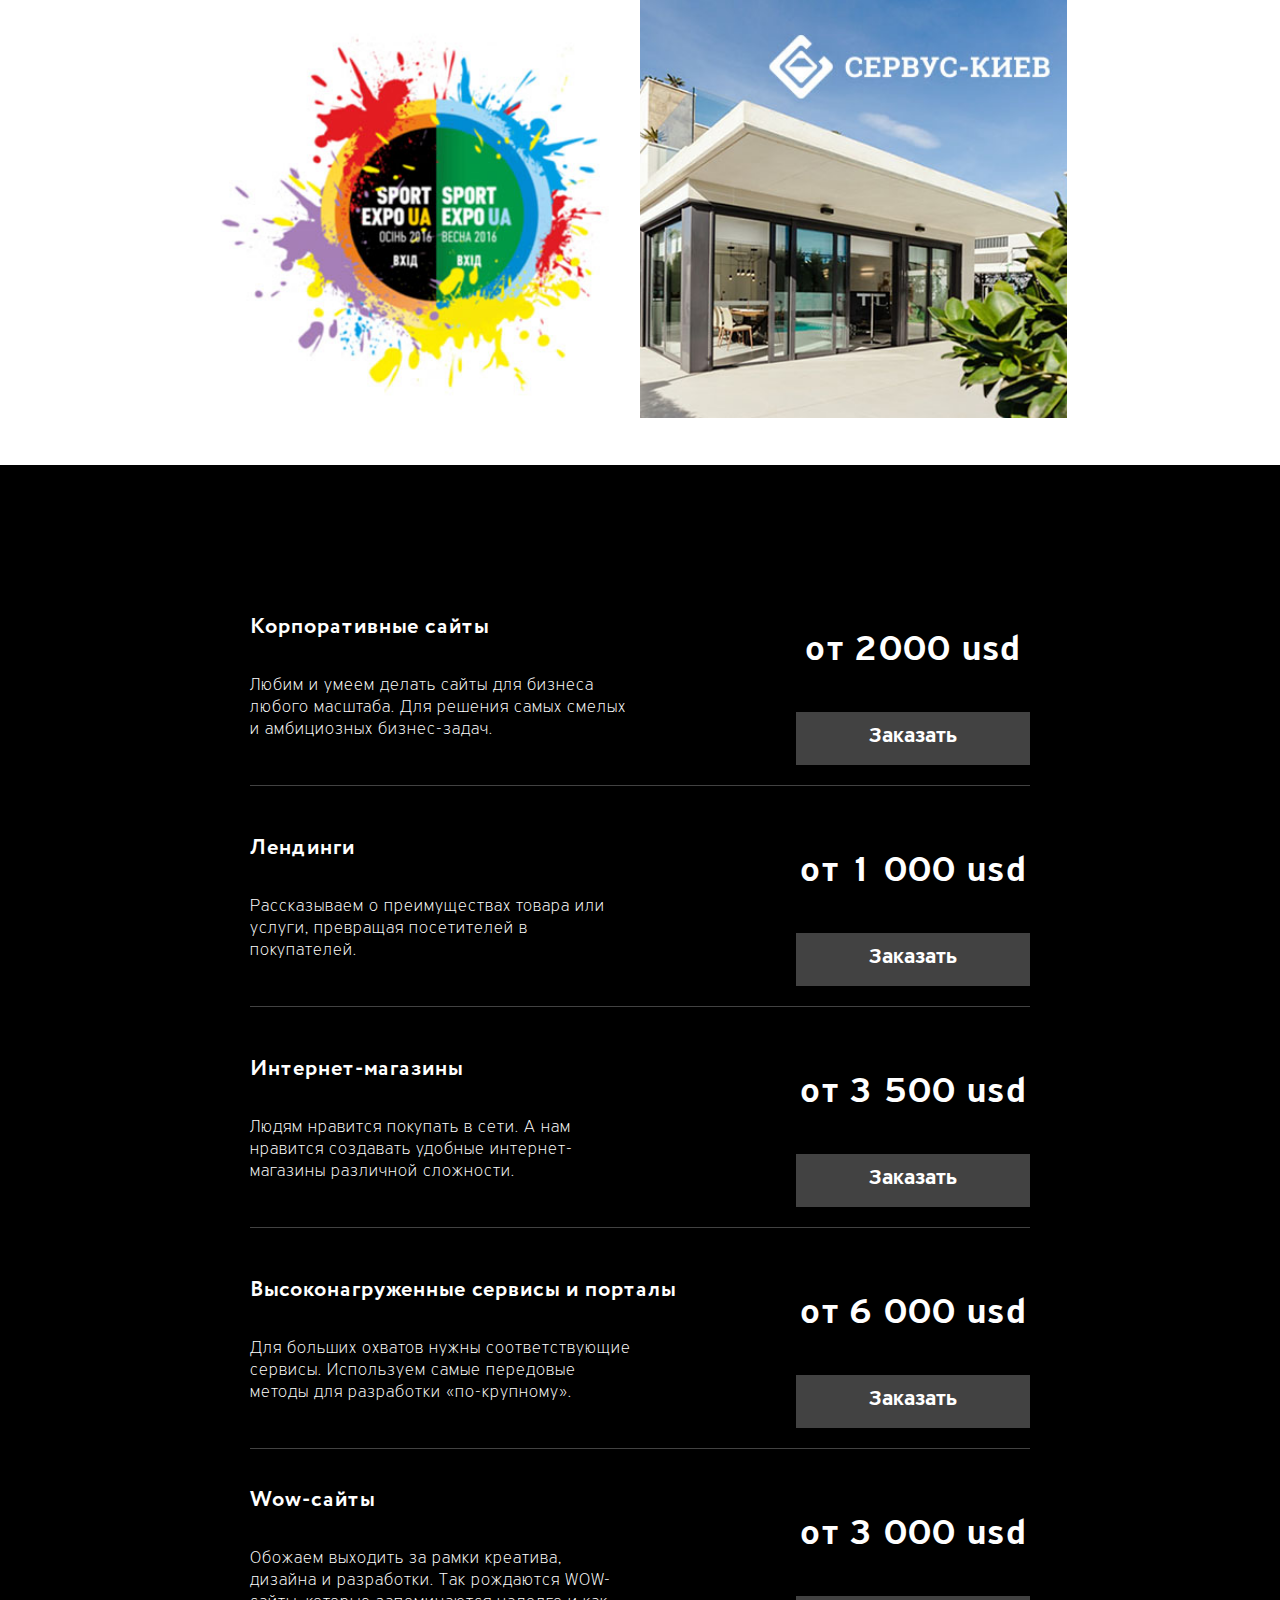
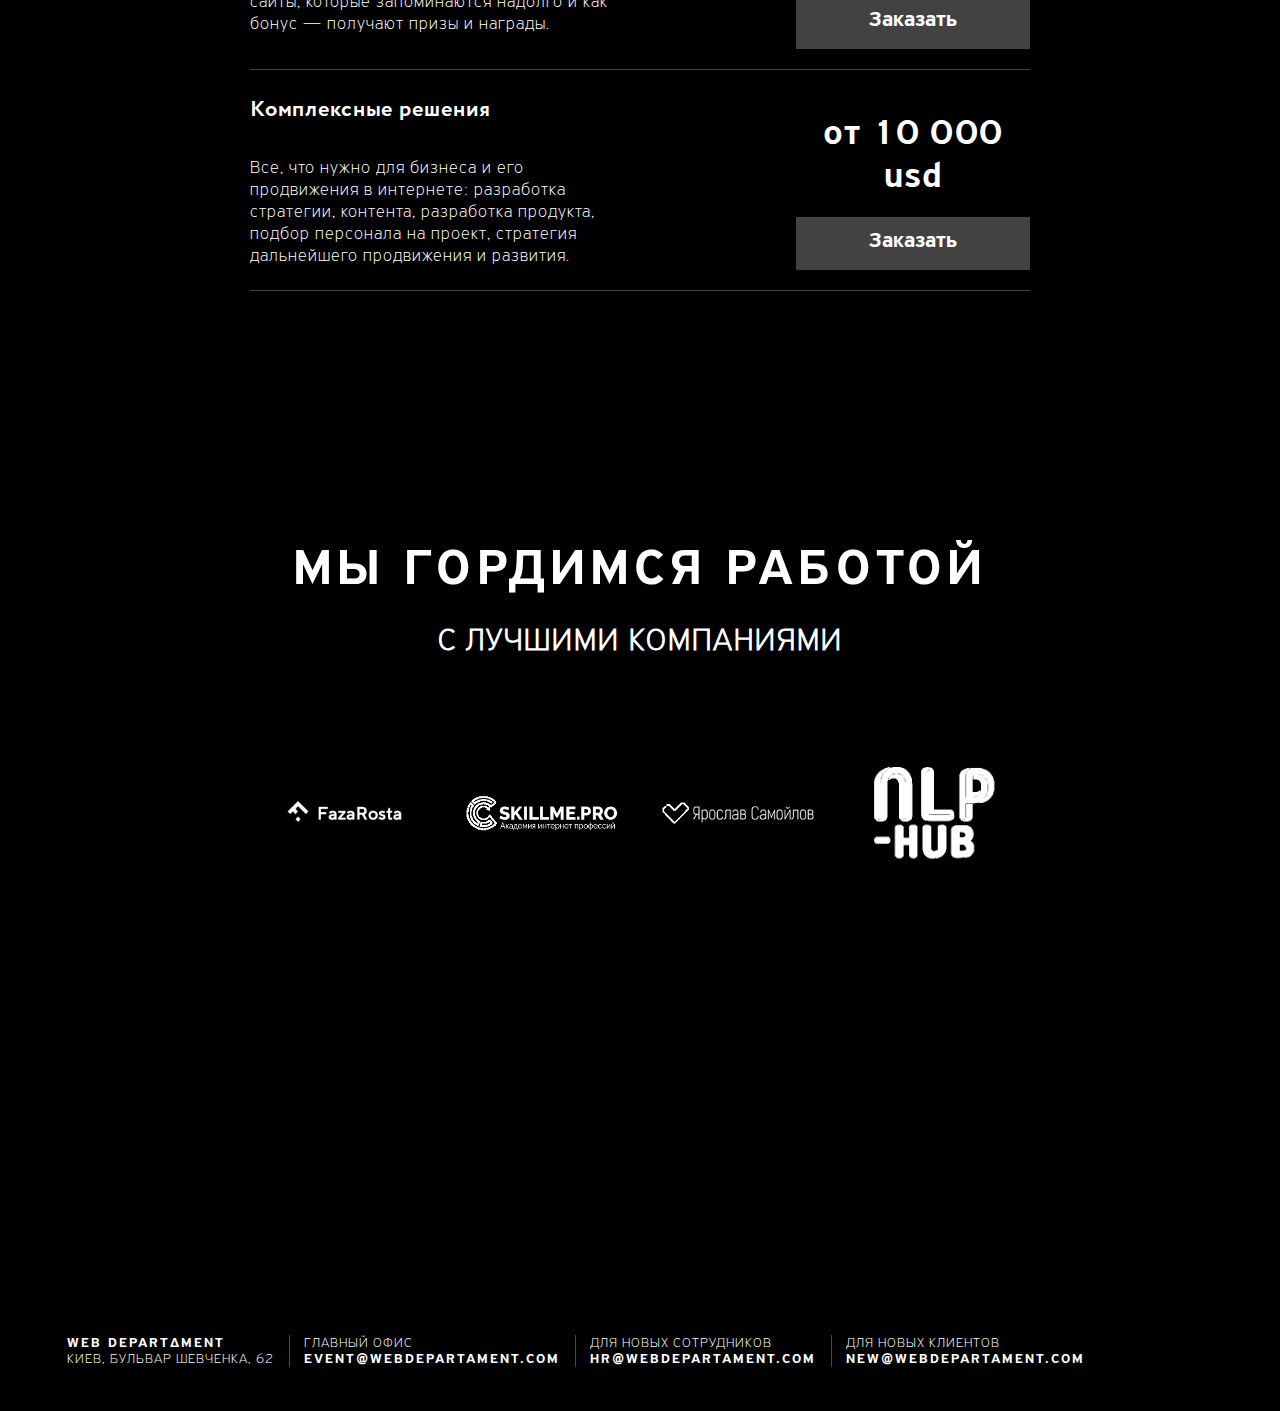
==== commit e50ac7ba: "qw" ====
--- a/index.html
+++ b/index.html
@@ -375,7 +375,7 @@
                         <img src="images/portfolio/skillme.png"  class="features__image"></a>
                     </li>
                     <li class="features__item"><a class="features__link">
-                        <img src="images/portfolio/samoilov.jpg"  class="features__image"></a>
+                        <img src="images/portfolio/samoilov.png"  class="features__image"></a>
                     </li>
                     <li class="features__item"><a class="features__link">
                         <img src="images/portfolio/nlp-hub.png"  class="features__image"></a>
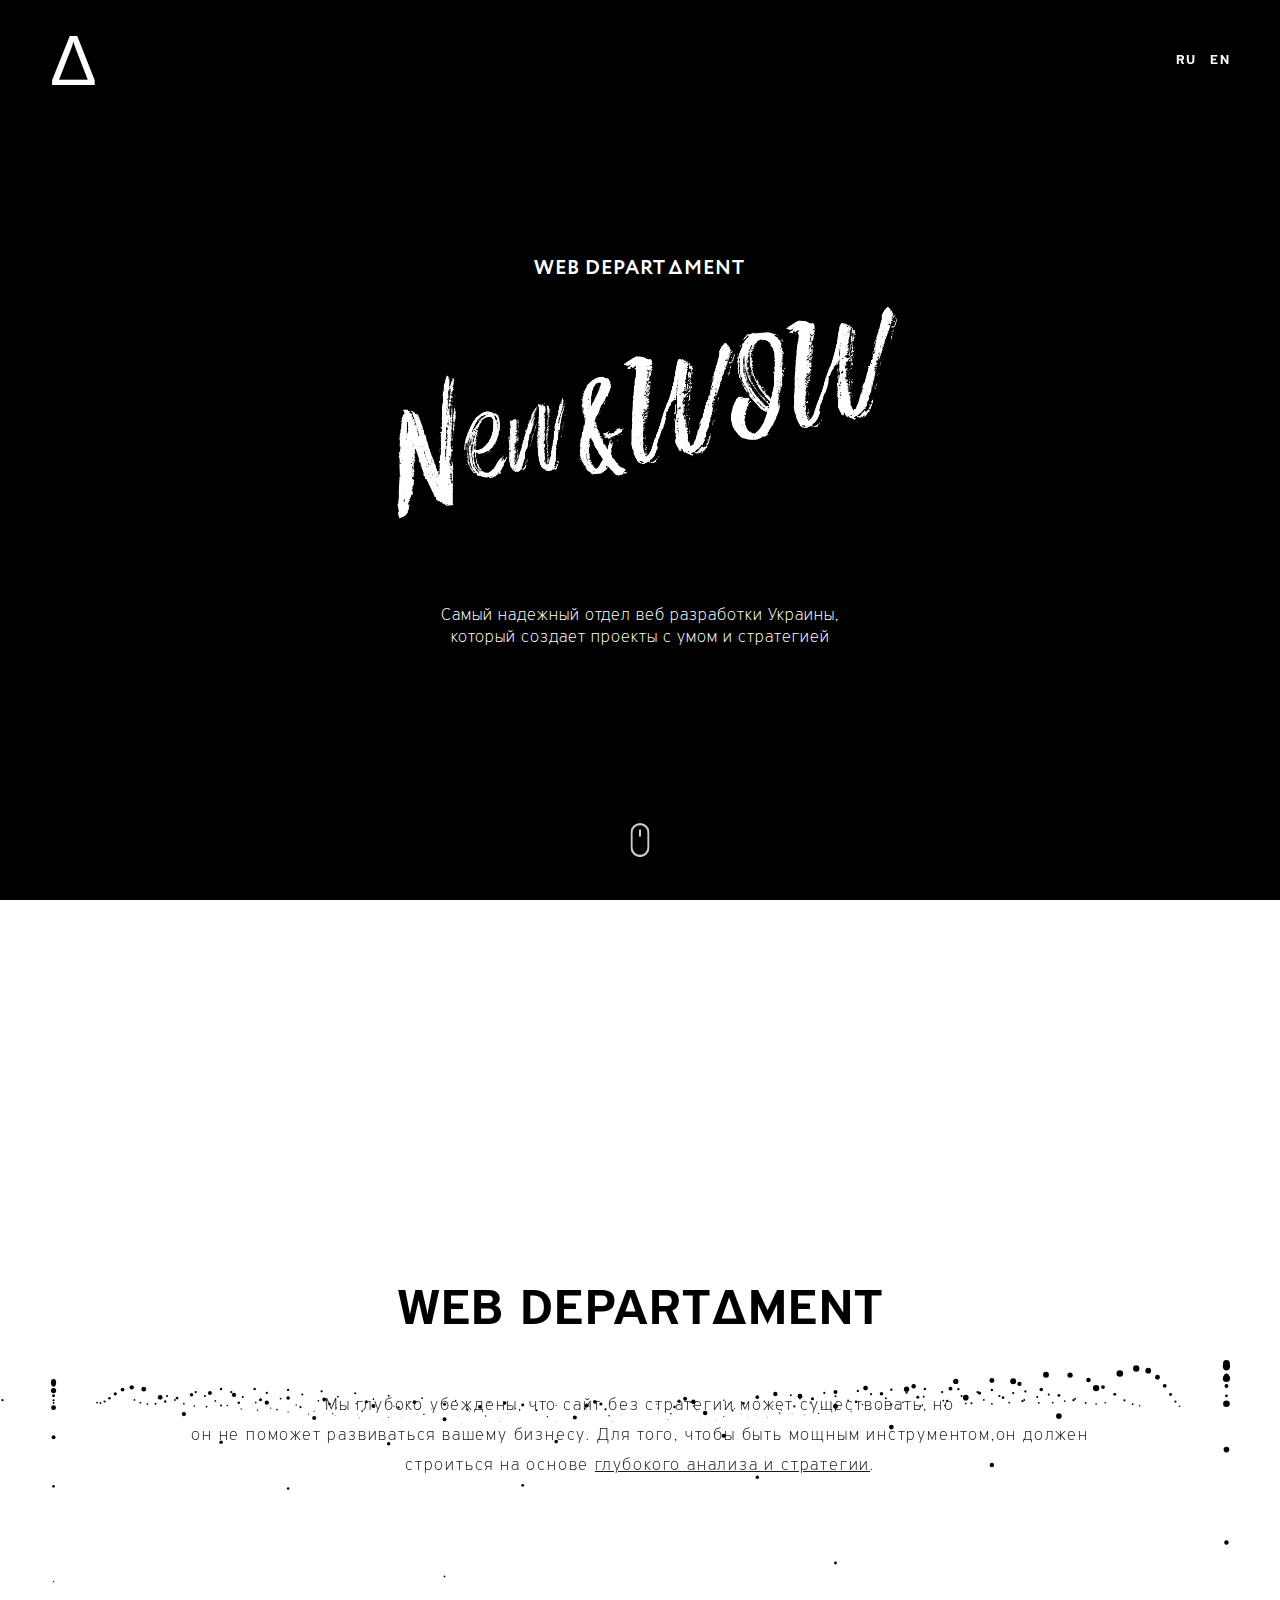
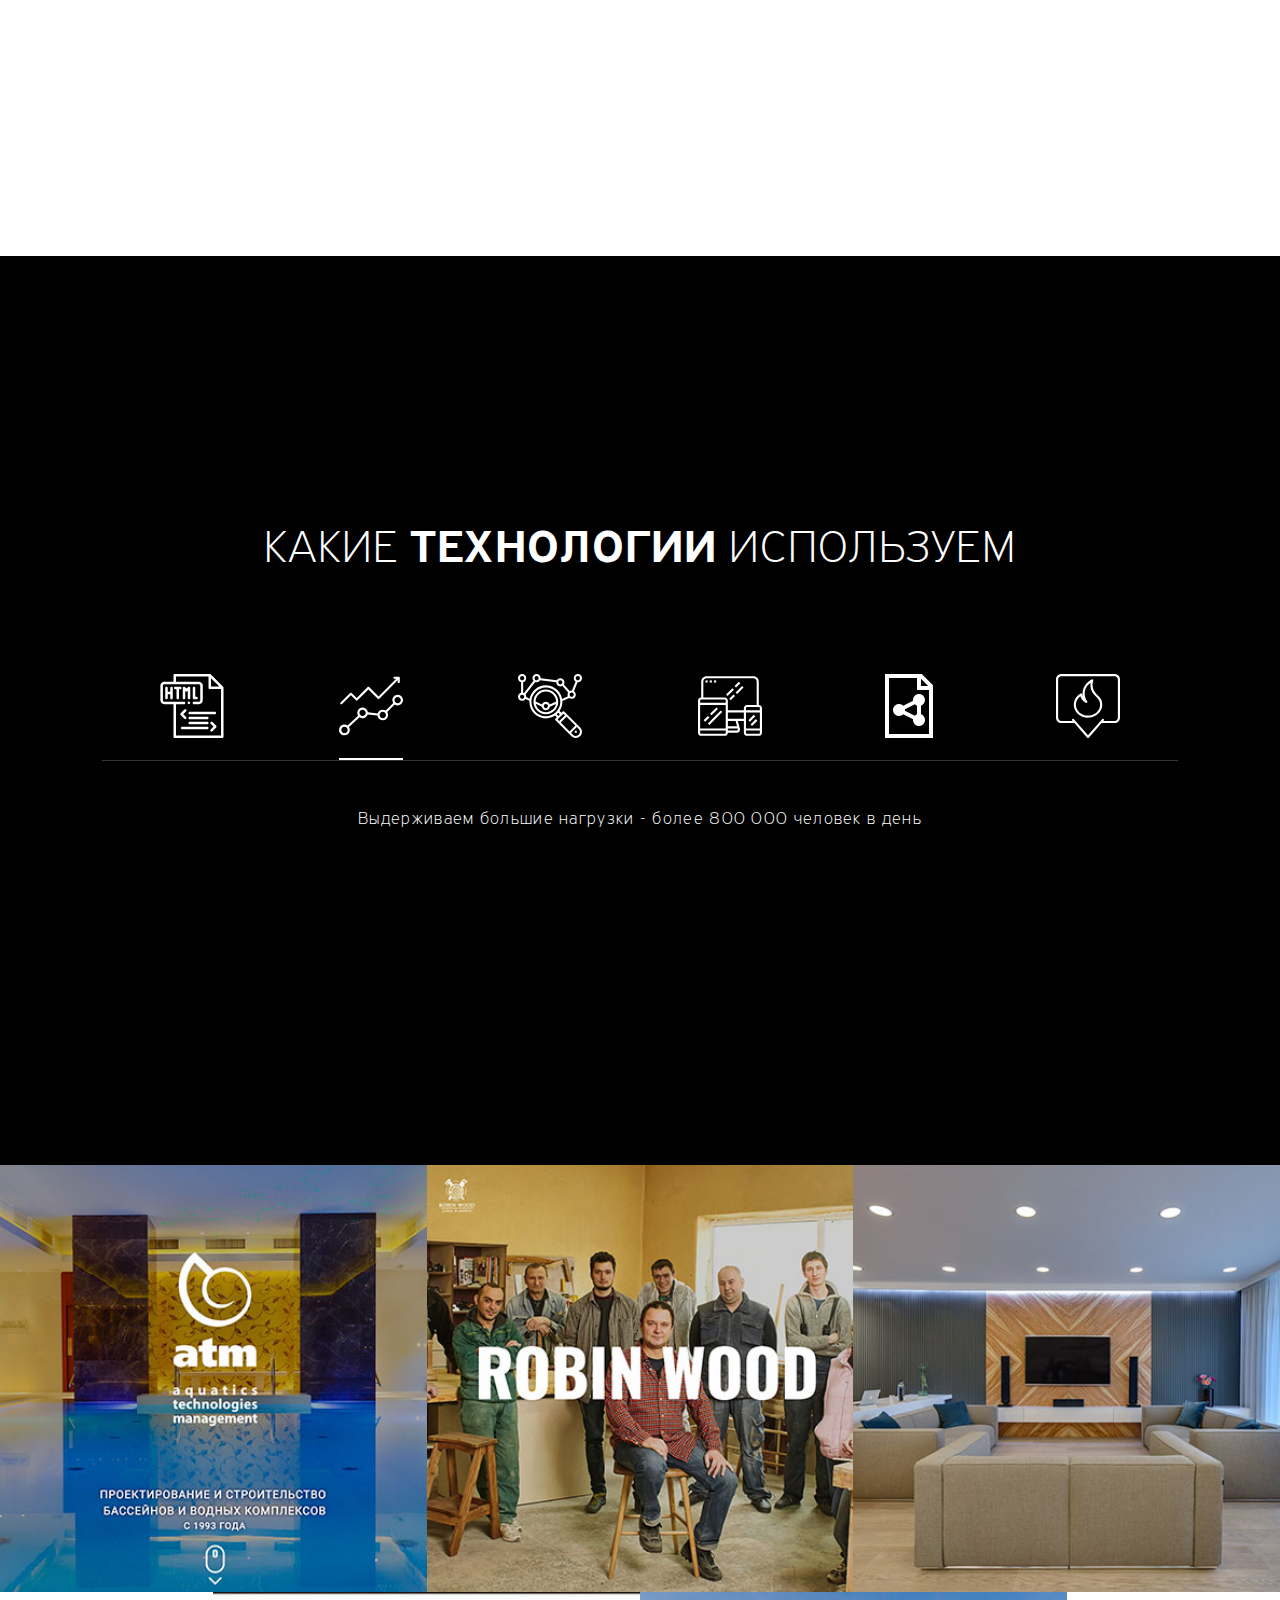
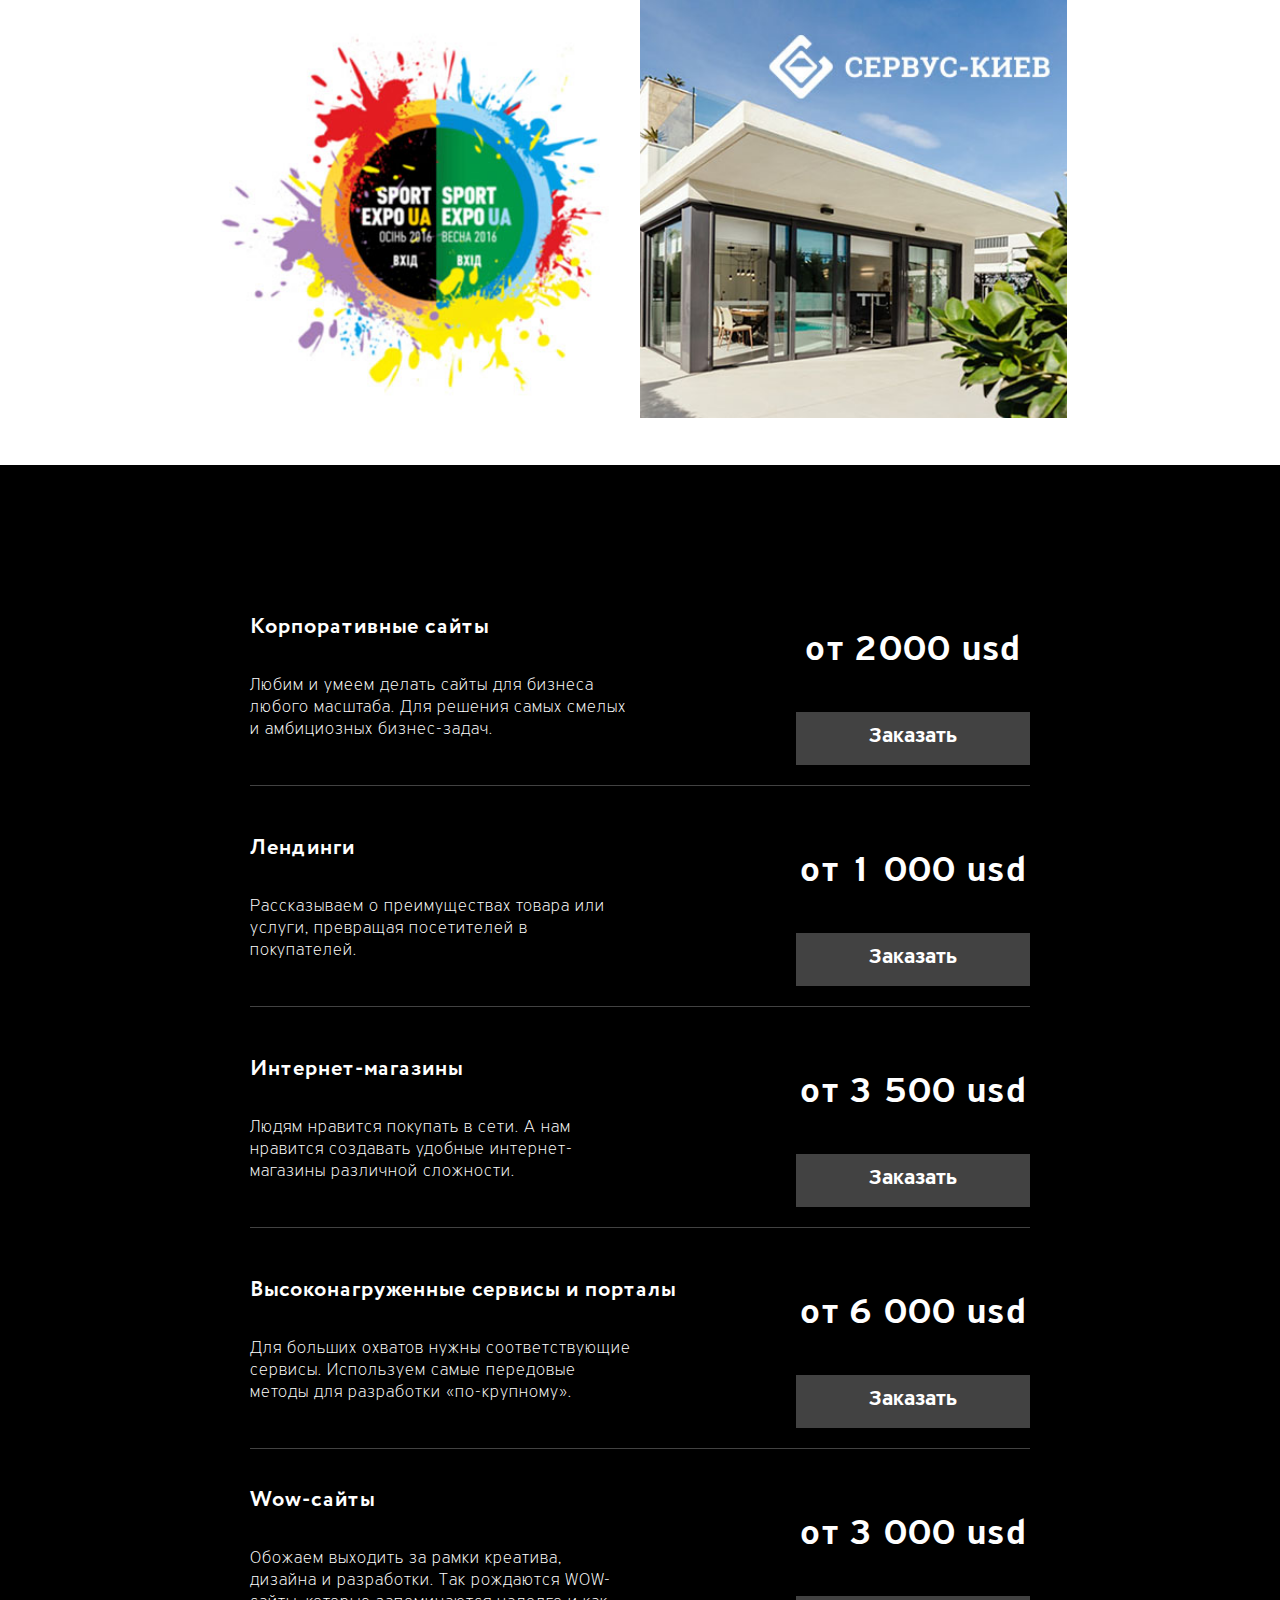
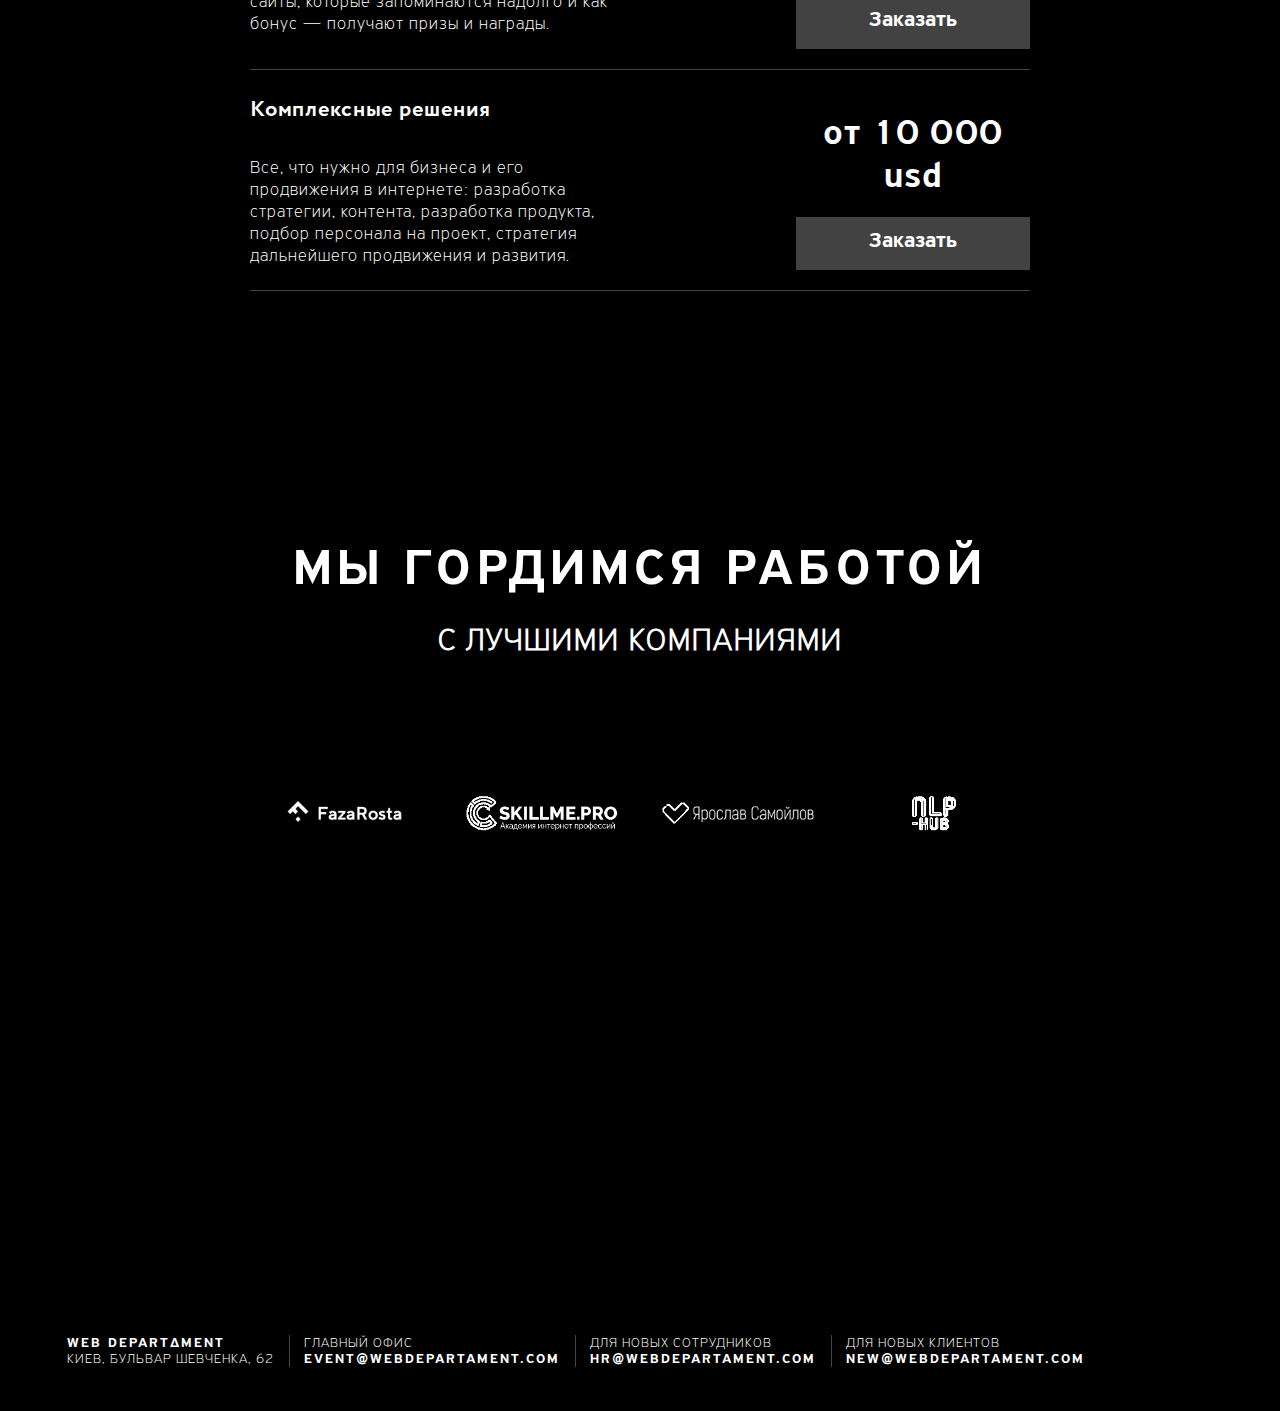
==== commit 1acefedb: "img" ====
--- a/index.html
+++ b/index.html
@@ -378,7 +378,7 @@
                         <img src="images/portfolio/samoilov.png"  class="features__image"></a>
                     </li>
                     <li class="features__item"><a class="features__link">
-                        <img src="images/portfolio/nlp-hub.png"  class="features__image"></a>
+                        <img src="images/portfolio/hub.png"  class="features__image"></a>
                     </li>
                 </ul>
             </div>
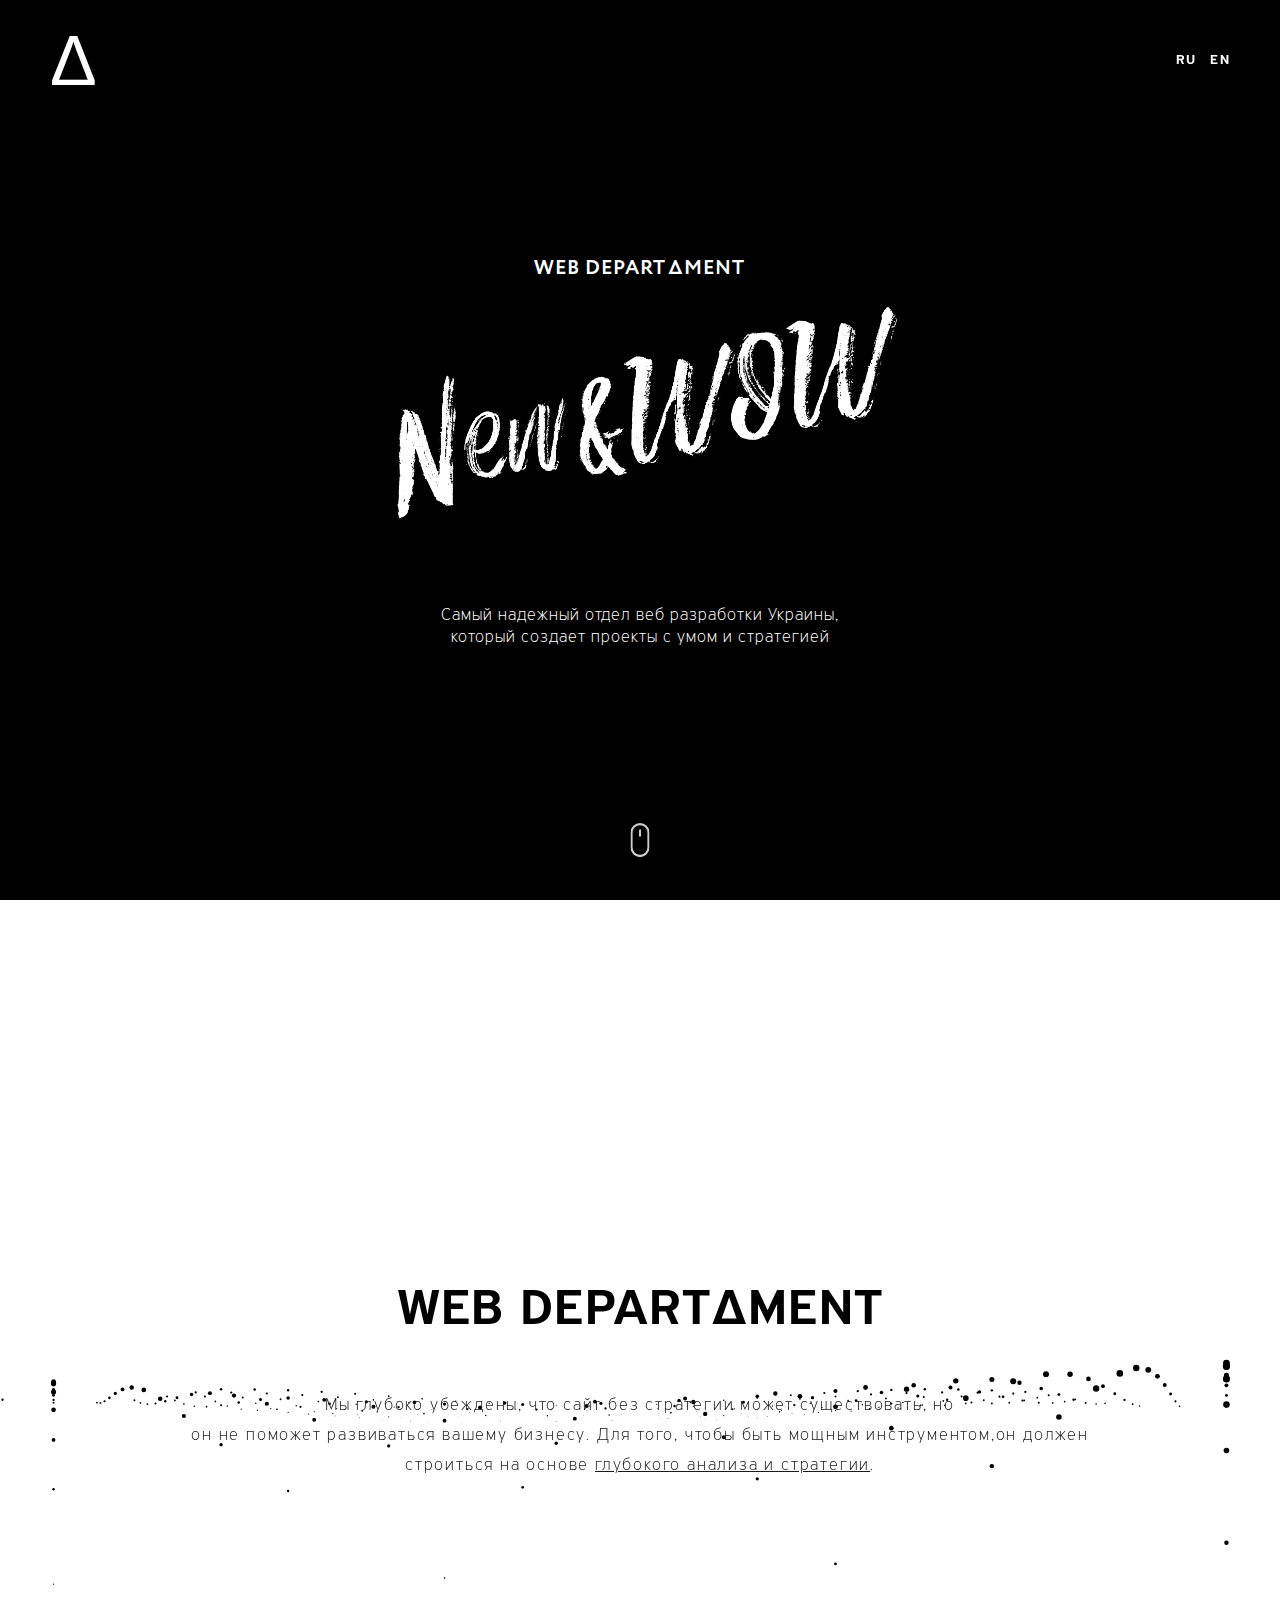
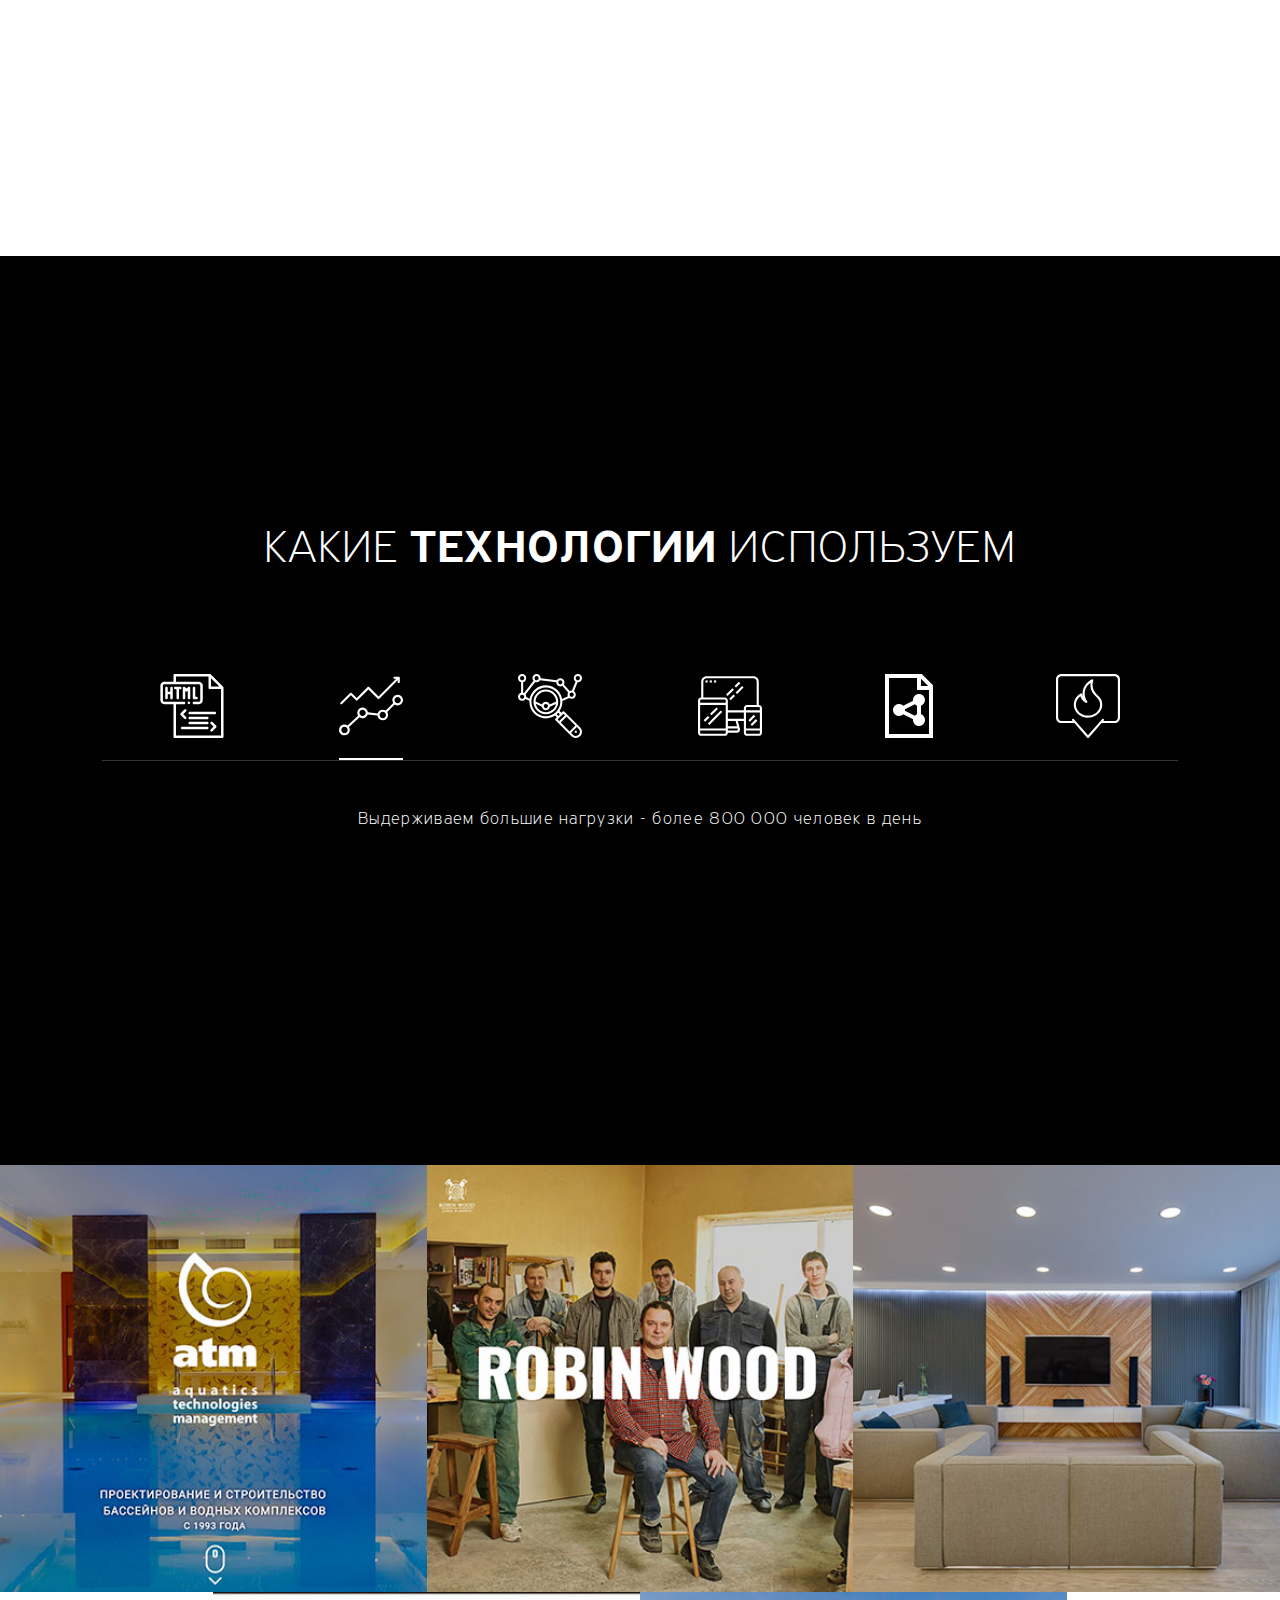
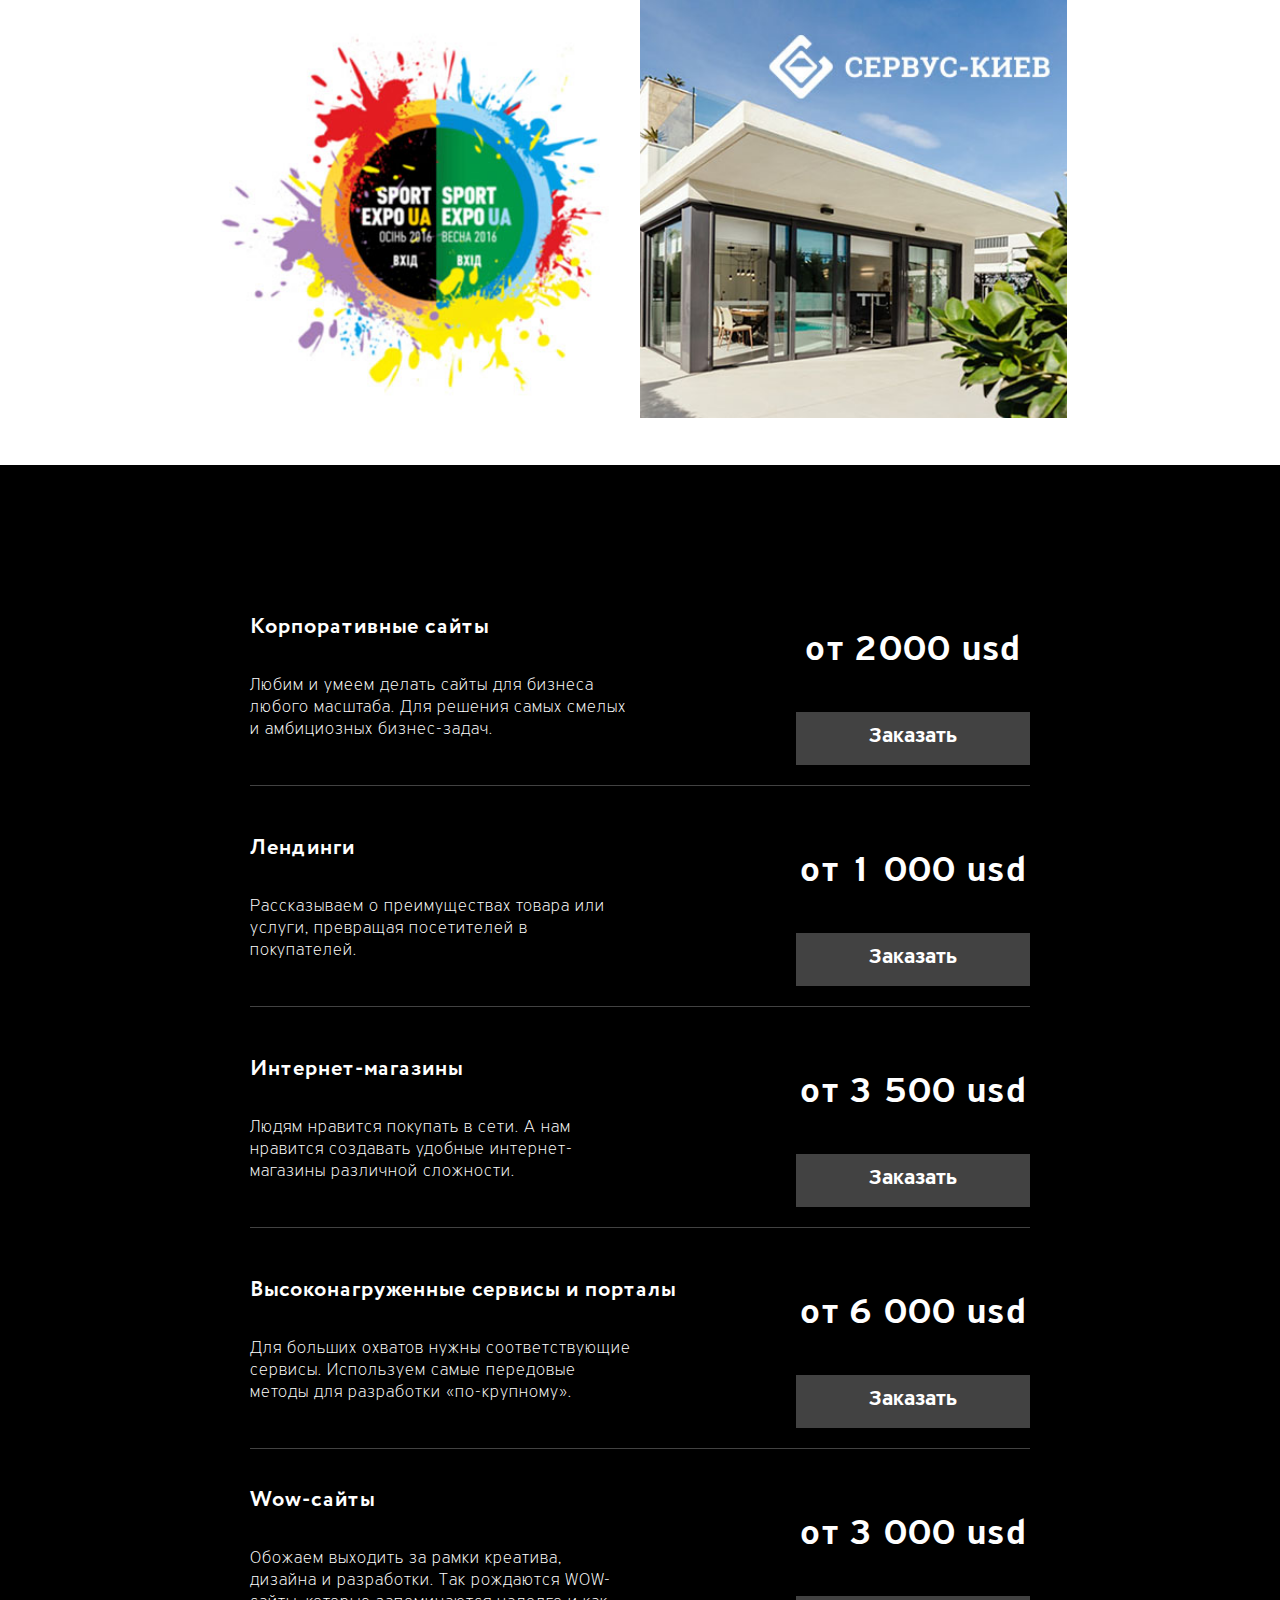
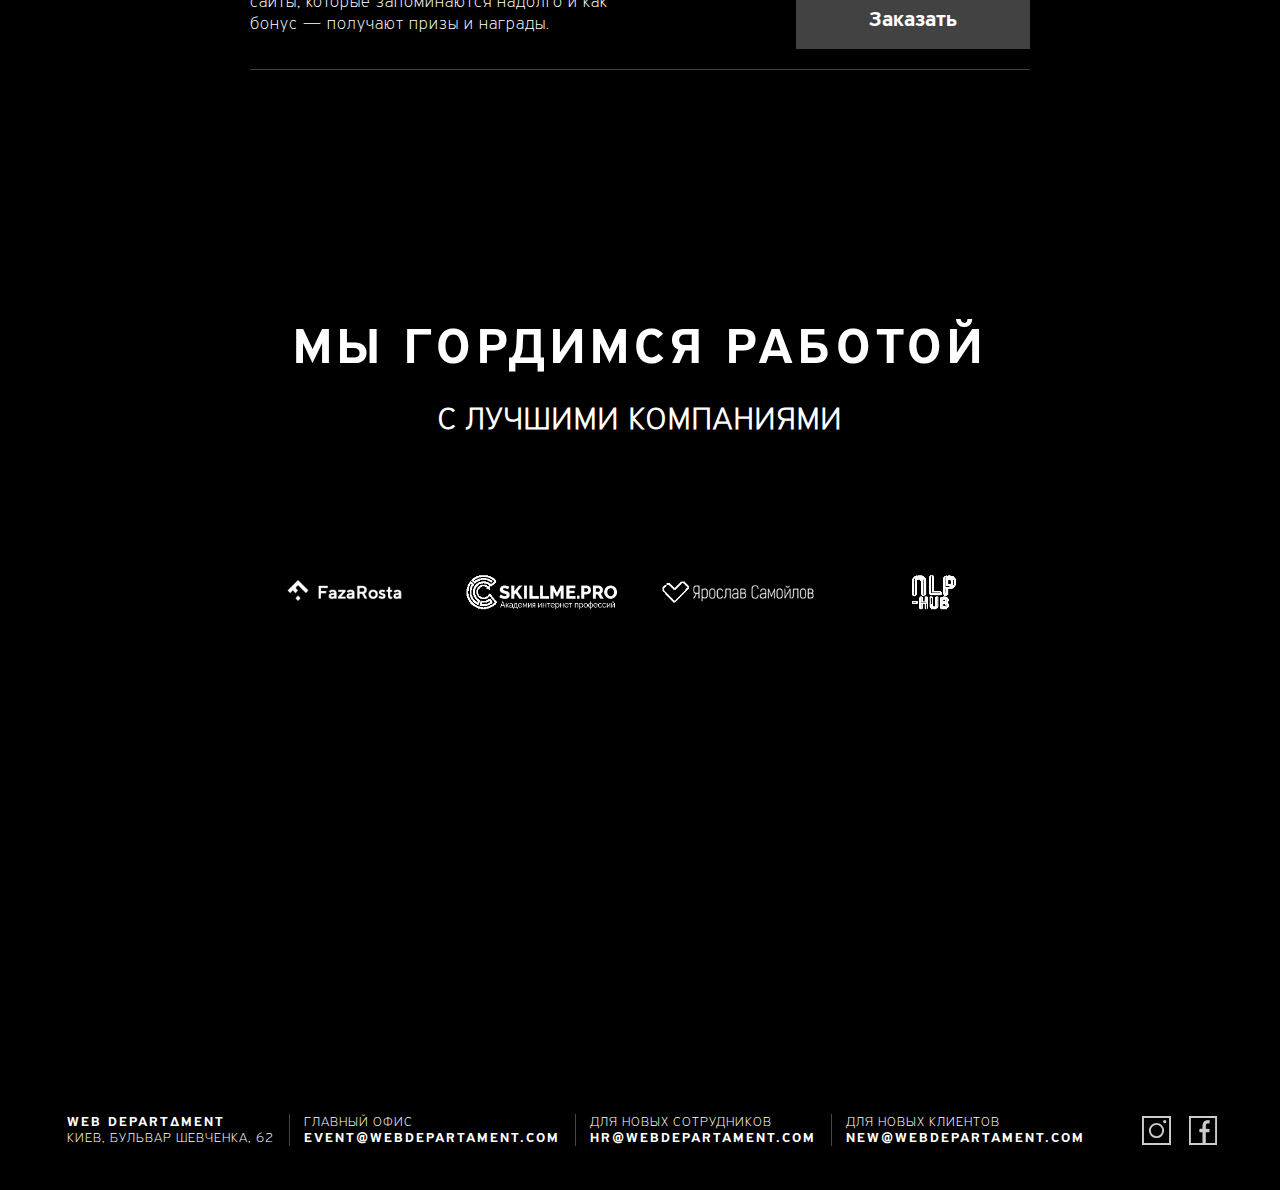
==== commit 05816fed: "fb" ====
--- a/index.html
+++ b/index.html
@@ -346,7 +346,7 @@
                 <button>Заказать</button>
             </div>
         </div>
-        <div class="wr_price_pos">
+<!--         <div class="wr_price_pos">
             <div class="wr_txt_price">
                 <div class="txt_title_price">Комплексные решения</div>
                 <div class="txt_price">Все, что нужно для бизнеса и его продвижения в интернете: разработка стратегии, контента, разработка продукта, подбор персонала на проект, стратегия дальнейшего продвижения и развития.</div>
@@ -355,7 +355,7 @@
                 <div class="price_usd">от 10 000 usd</div>
                 <button>Заказать</button>
             </div>
-        </div>
+        </div> -->
 
     </section>
 
@@ -435,6 +435,37 @@
                     <div class="footer__contact-title">ДЛЯ НОВЫХ КЛИЕНТОВ</div>
                     <a href="tel:+74952480774" class="footer__contact-phone">NEW@WEBDEPARTAMENT.COM</a>
                 </div>
+                <div class="footer__social">
+                        <a href="#" class="footer__social-link footer__social-insta">
+                            <svg xmlns="http://www.w3.org/2000/svg" width="29" height="29" viewBox="0 0 29 29">
+                                <defs>
+                                    <style>
+                                        .cls-1 {
+                                            fill: #fff;
+                                            fill-rule: evenodd;
+                                        }
+                                    </style>
+                                </defs>
+                                <path id="insta" class="cls-1" d="M1393,6454.98v29h29v-29h-29Zm27.05,27.05h-25.1v-25.11h25.1v25.11Zm-12.55-4.95a7.6,7.6,0,1,0-7.6-7.6A7.6,7.6,0,0,0,1407.5,6477.08Zm0-13.26a5.66,5.66,0,1,1-5.66,5.66A5.661,5.661,0,0,1,1407.5,6463.82Zm8.22-1.59a1.68,1.68,0,1,0-1.68-1.68A1.677,1.677,0,0,0,1415.72,6462.23Z" transform="translate(-1393 -6454.97)"></path>
+                            </svg>
+                            <span>Instagram</span>
+                        </a>
+                        <a href="hhttps://www.facebook.com/webdepartament/" class="footer__social-link footer__social-fb">
+
+                            <svg xmlns="http://www.w3.org/2000/svg" width="28" height="29" viewBox="0 0 28 29">
+                                <defs>
+                                    <style>
+                                        .cls-1 {
+                                            fill: #fff;
+                                            fill-rule: evenodd;
+                                        }
+                                    </style>
+                                </defs>
+                                <path id="facebook" class="cls-1" d="M1442,6455.02V6484h27.99v-28.98H1442Zm26.12,27.04h-9.31v-10.84h3.15a0.392,0.392,0,0,0,.26-0.09,0.259,0.259,0,0,0,.17-0.24l0.25-2.51a0.513,0.513,0,0,0-.13-0.34,0.385,0.385,0,0,0-.29-0.14l-3.41-.03v-2.4c0-1.08.23-2.89,1.47-2.89h1.81c0.23,0,.3-0.04.3-0.3l0.42-2.49c0-.27-0.07-0.48-0.3-0.48h-2.06c-3.02,0-4.96,2.26-4.96,5.76v2.8h-2.7a0.451,0.451,0,0,0-.42.48v2.39a0.451,0.451,0,0,0,.42.48h2.7v10.84h-11.61v-25.1h24.24v25.1Z" transform="translate(-1442 -6455)"></path>
+                            </svg>
+                            <span>Facebook</span>
+                        </a>
+                    </div>
 
             </div>
         </footer>
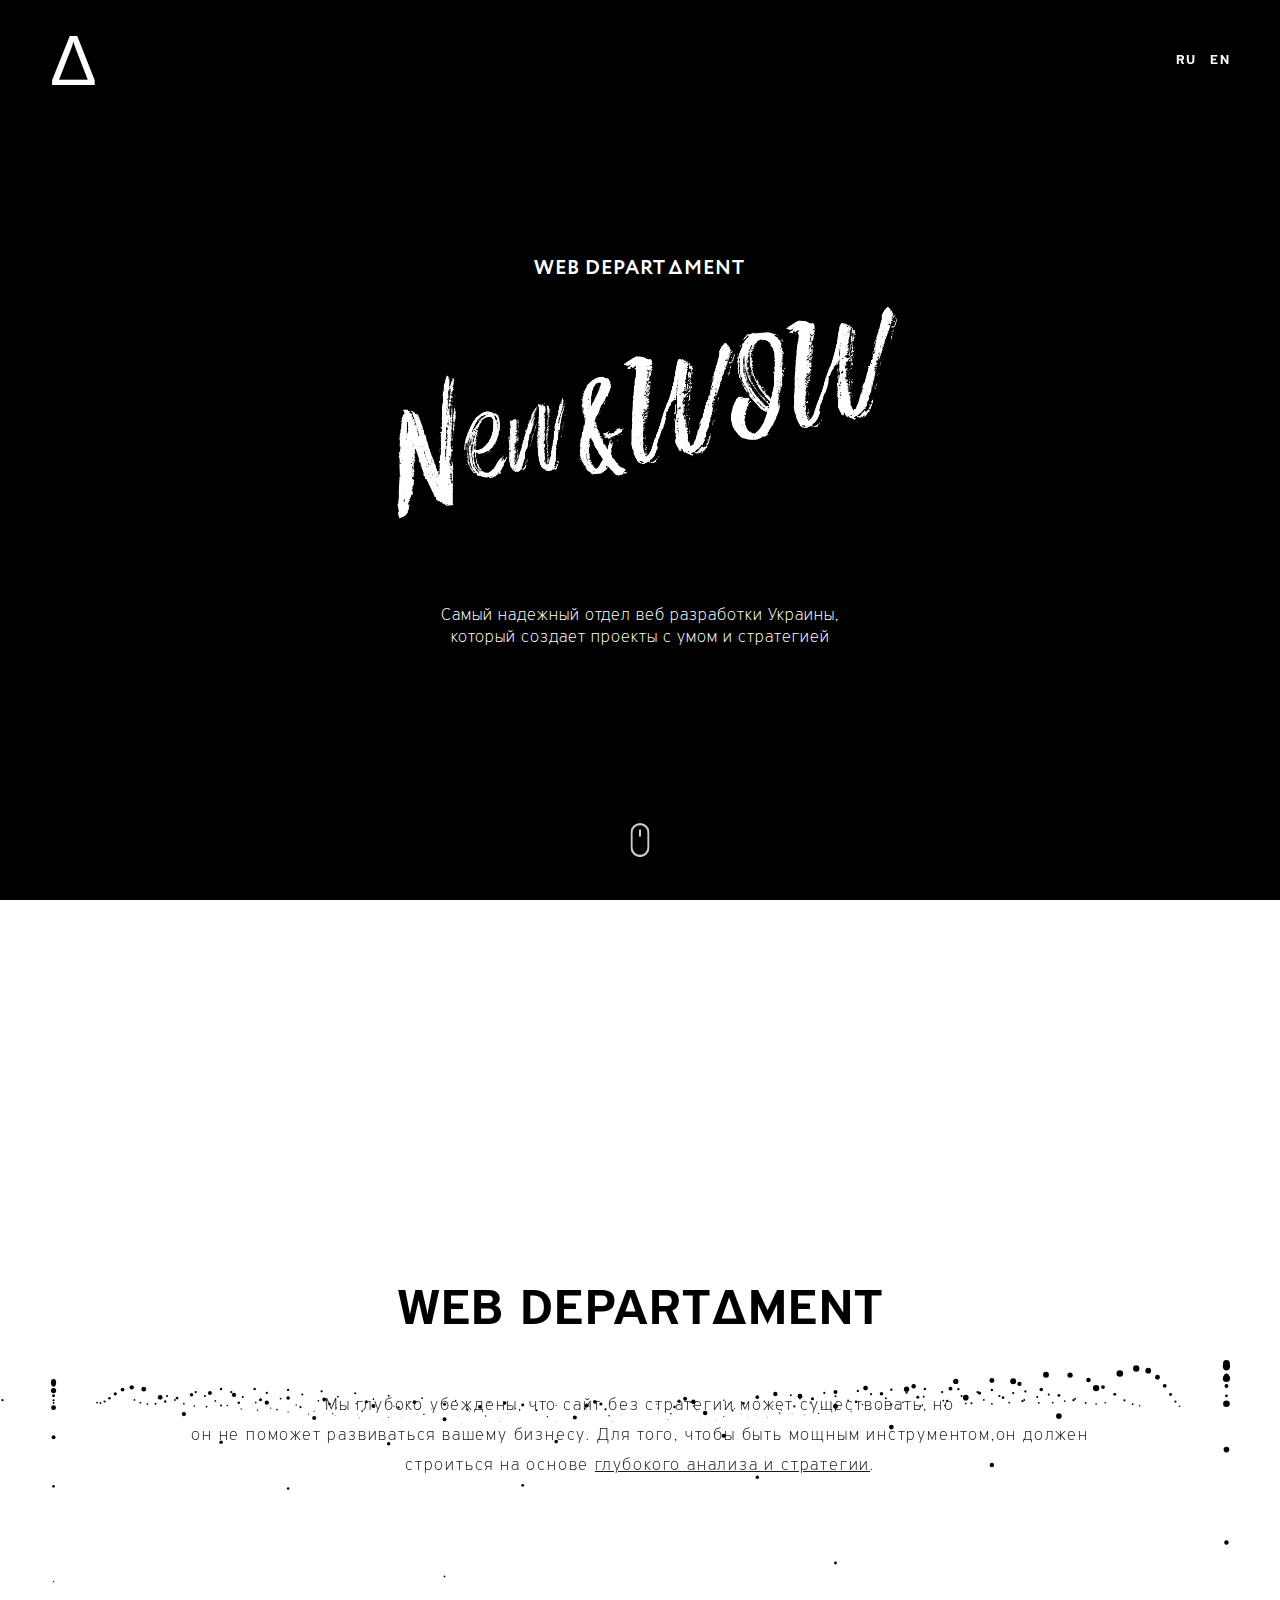
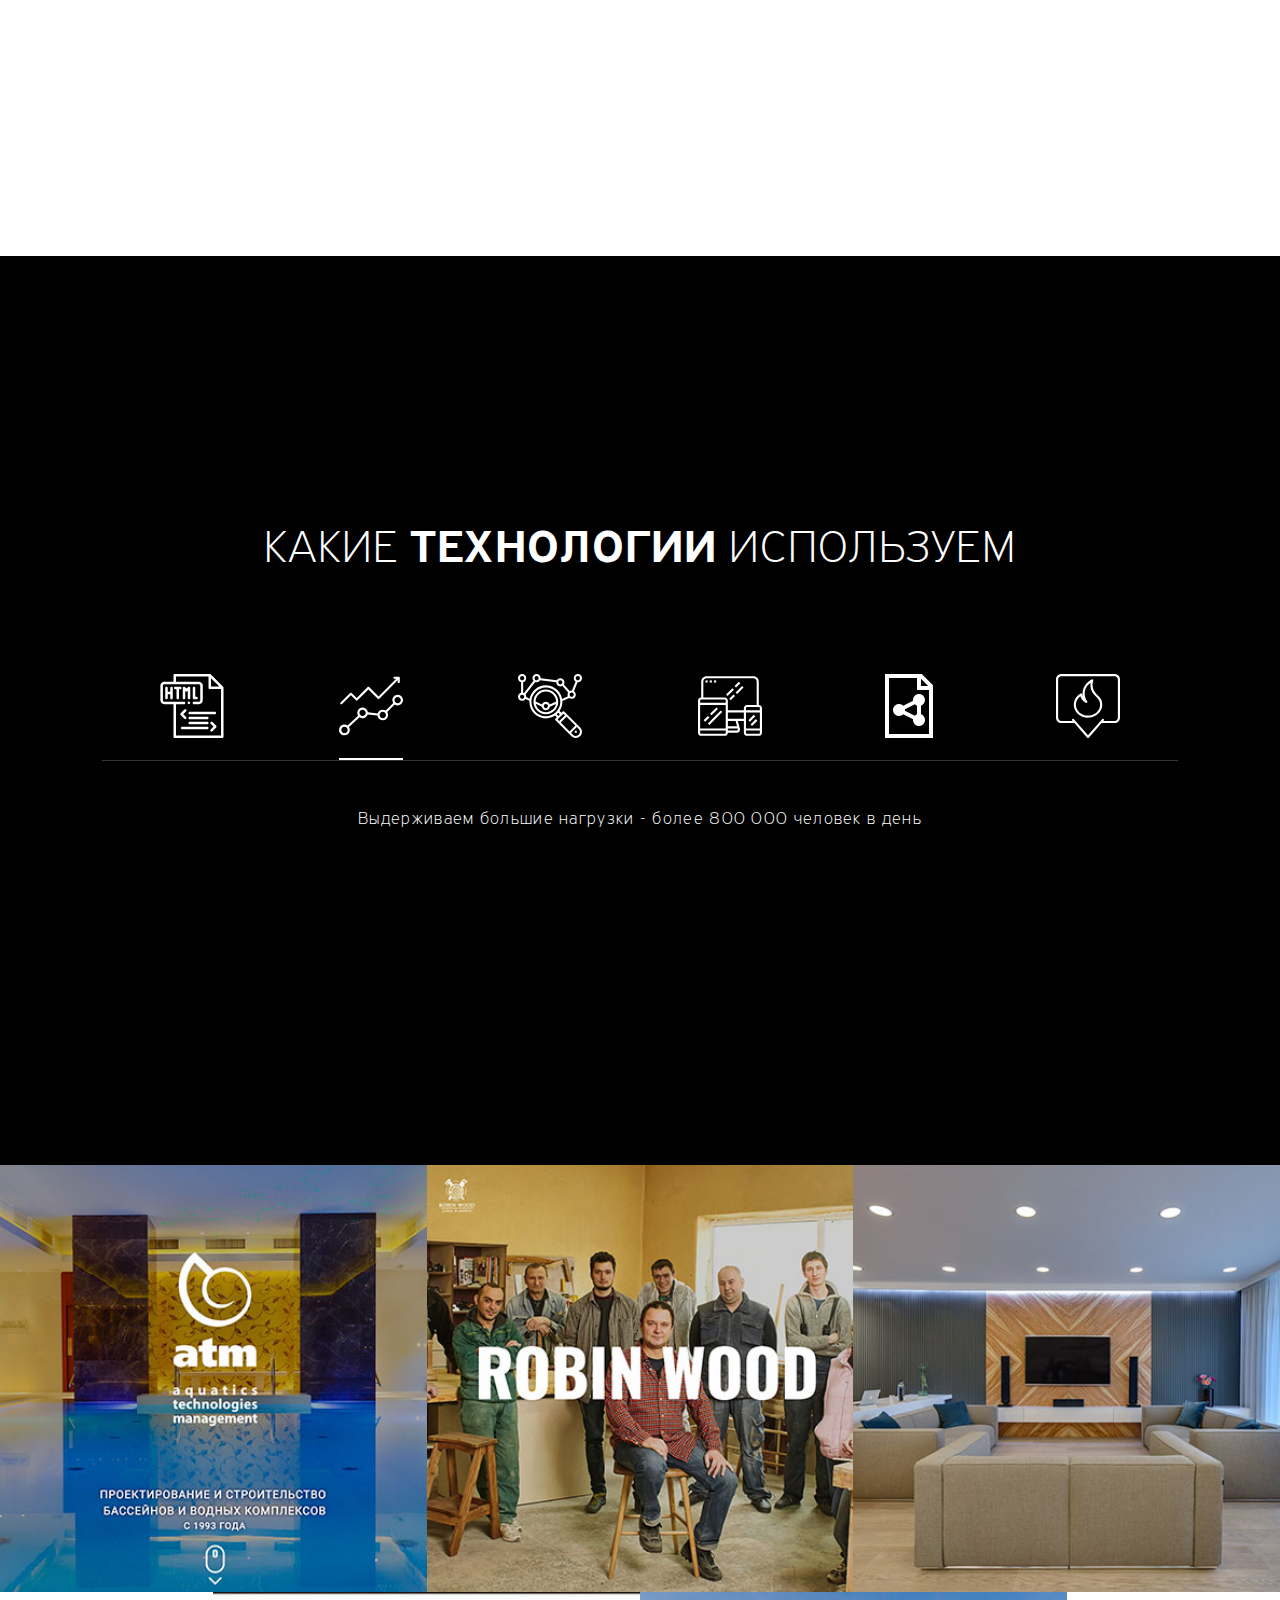
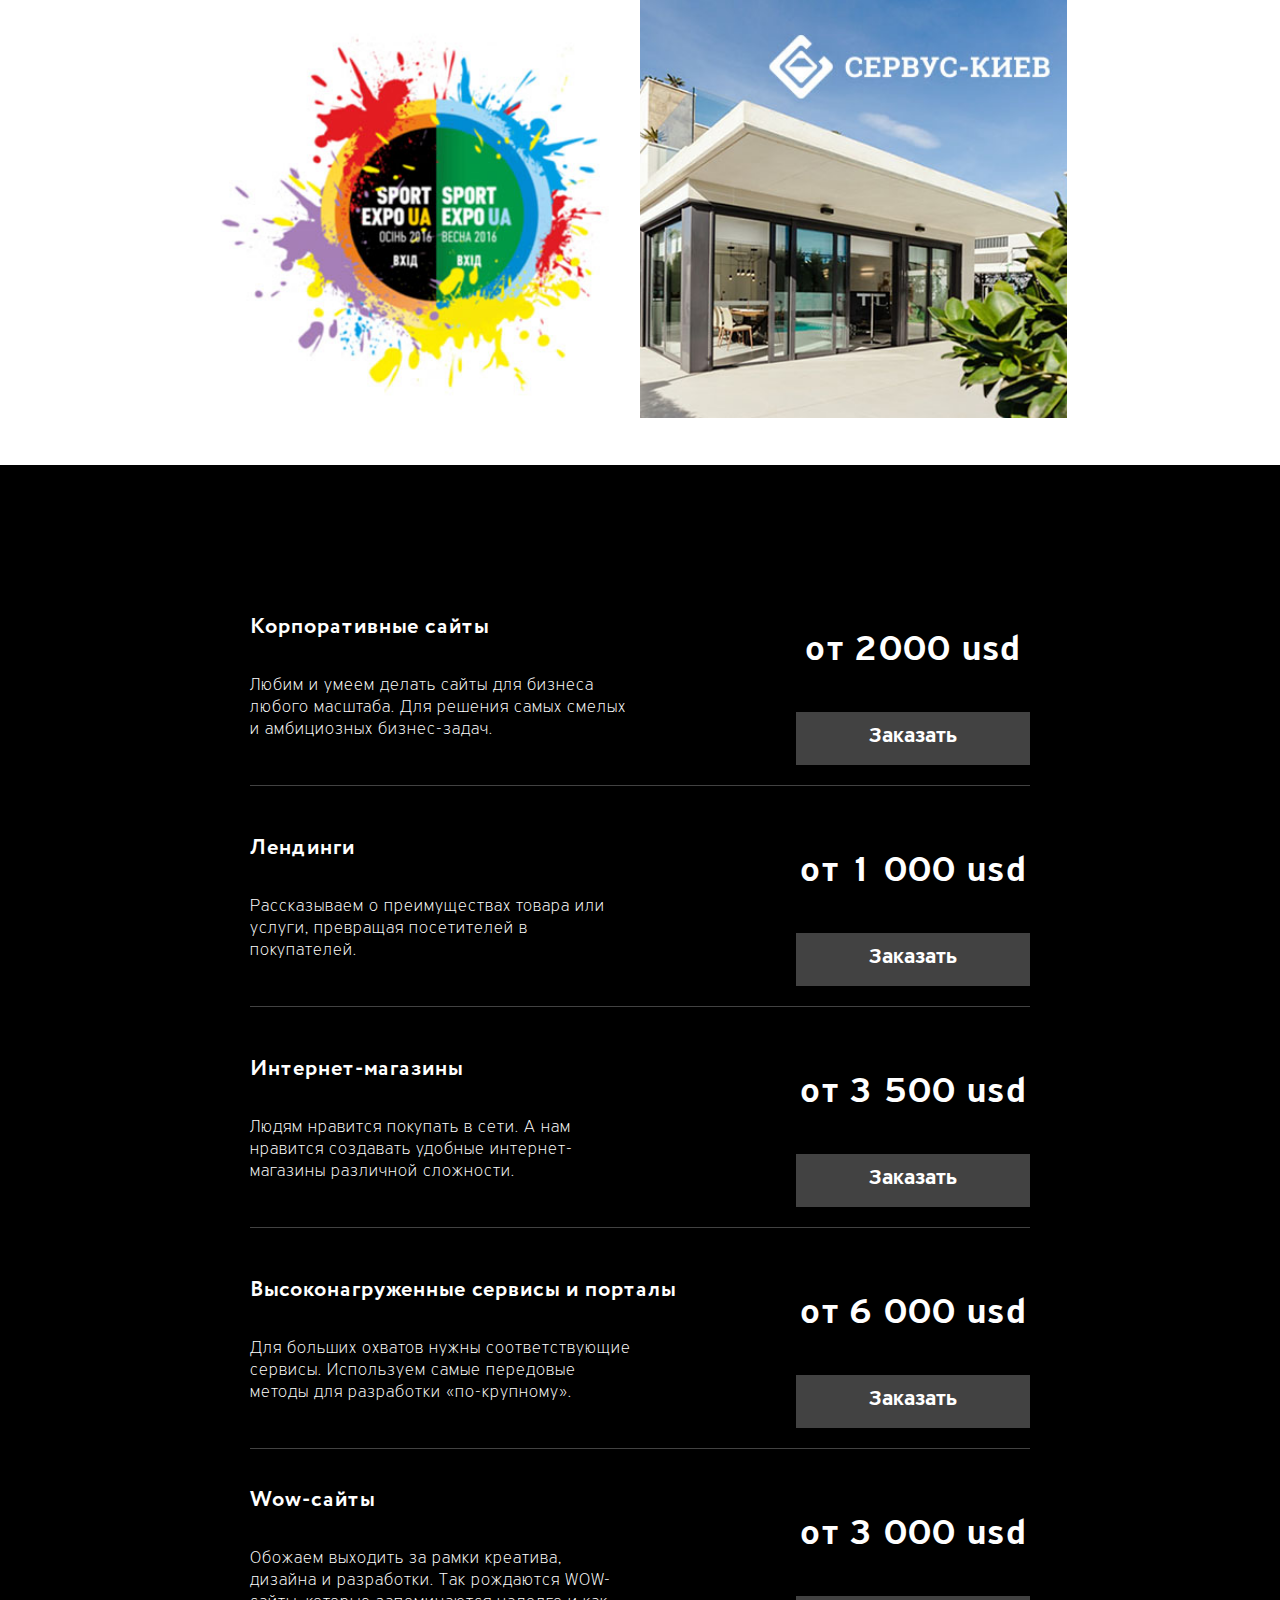
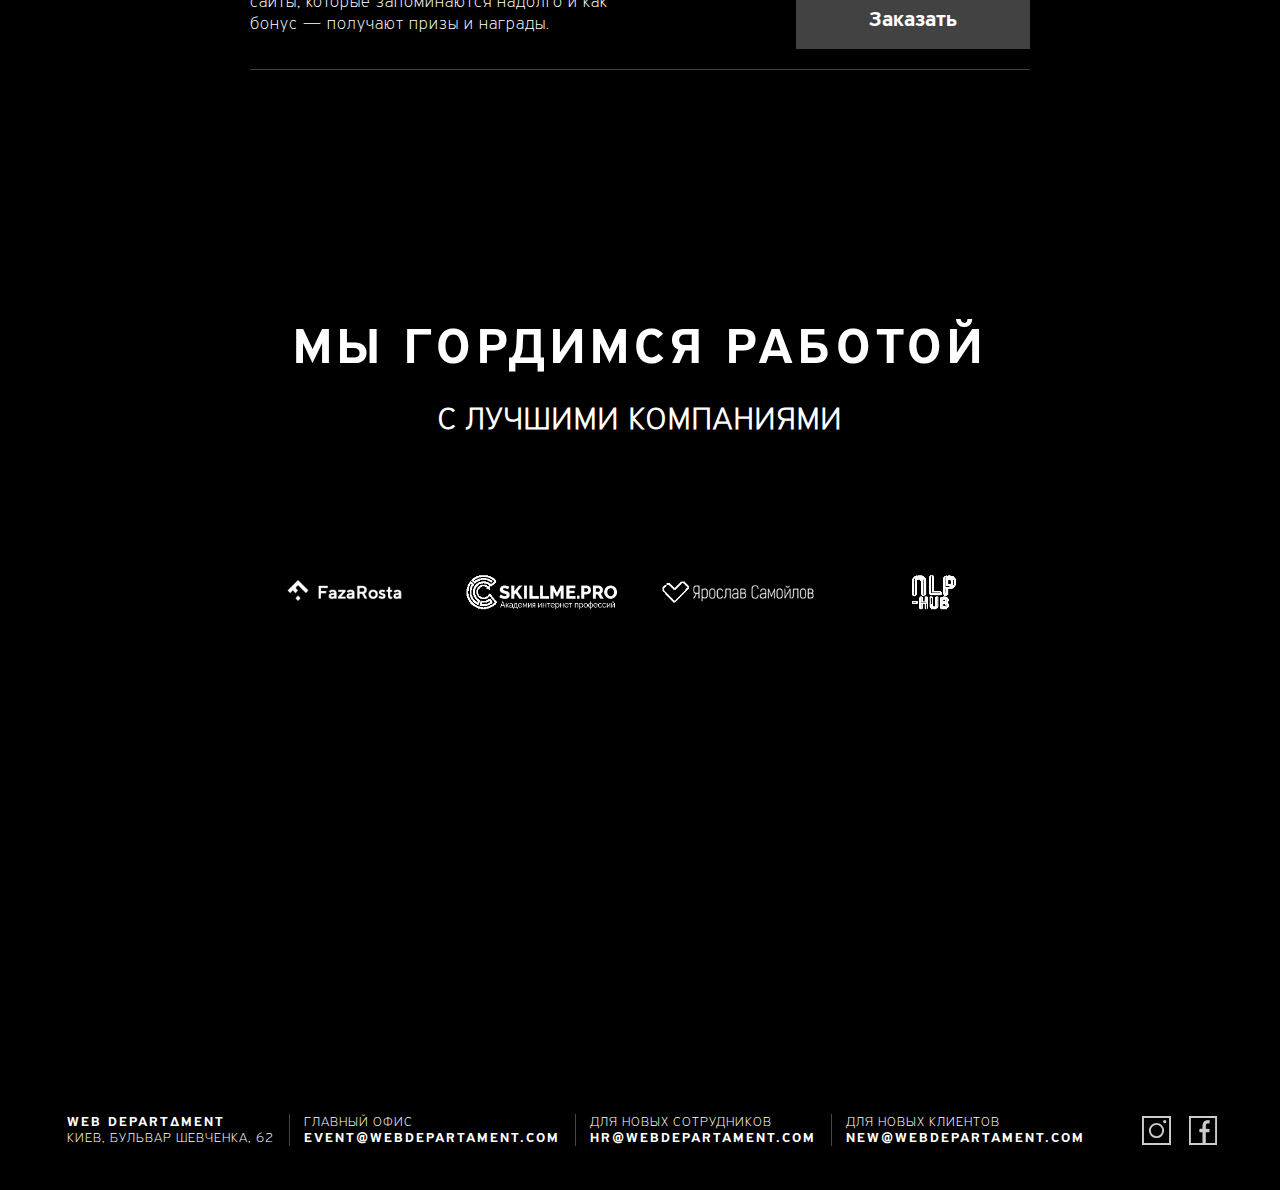
==== commit 27509315: "we" ====
--- a/index.html
+++ b/index.html
@@ -416,6 +416,7 @@
             </script>
 
         </section>
+        <hr>
         <input type="hidden" id="js-mainPage__detected">
         <footer class="footer">
             <div class="footer__container">
@@ -450,7 +451,7 @@
                             </svg>
                             <span>Instagram</span>
                         </a>
-                        <a href="hhttps://www.facebook.com/webdepartament/" class="footer__social-link footer__social-fb">
+                        <a href="https://www.facebook.com/webdepartament/" class="footer__social-link footer__social-fb">
 
                             <svg xmlns="http://www.w3.org/2000/svg" width="28" height="29" viewBox="0 0 28 29">
                                 <defs>
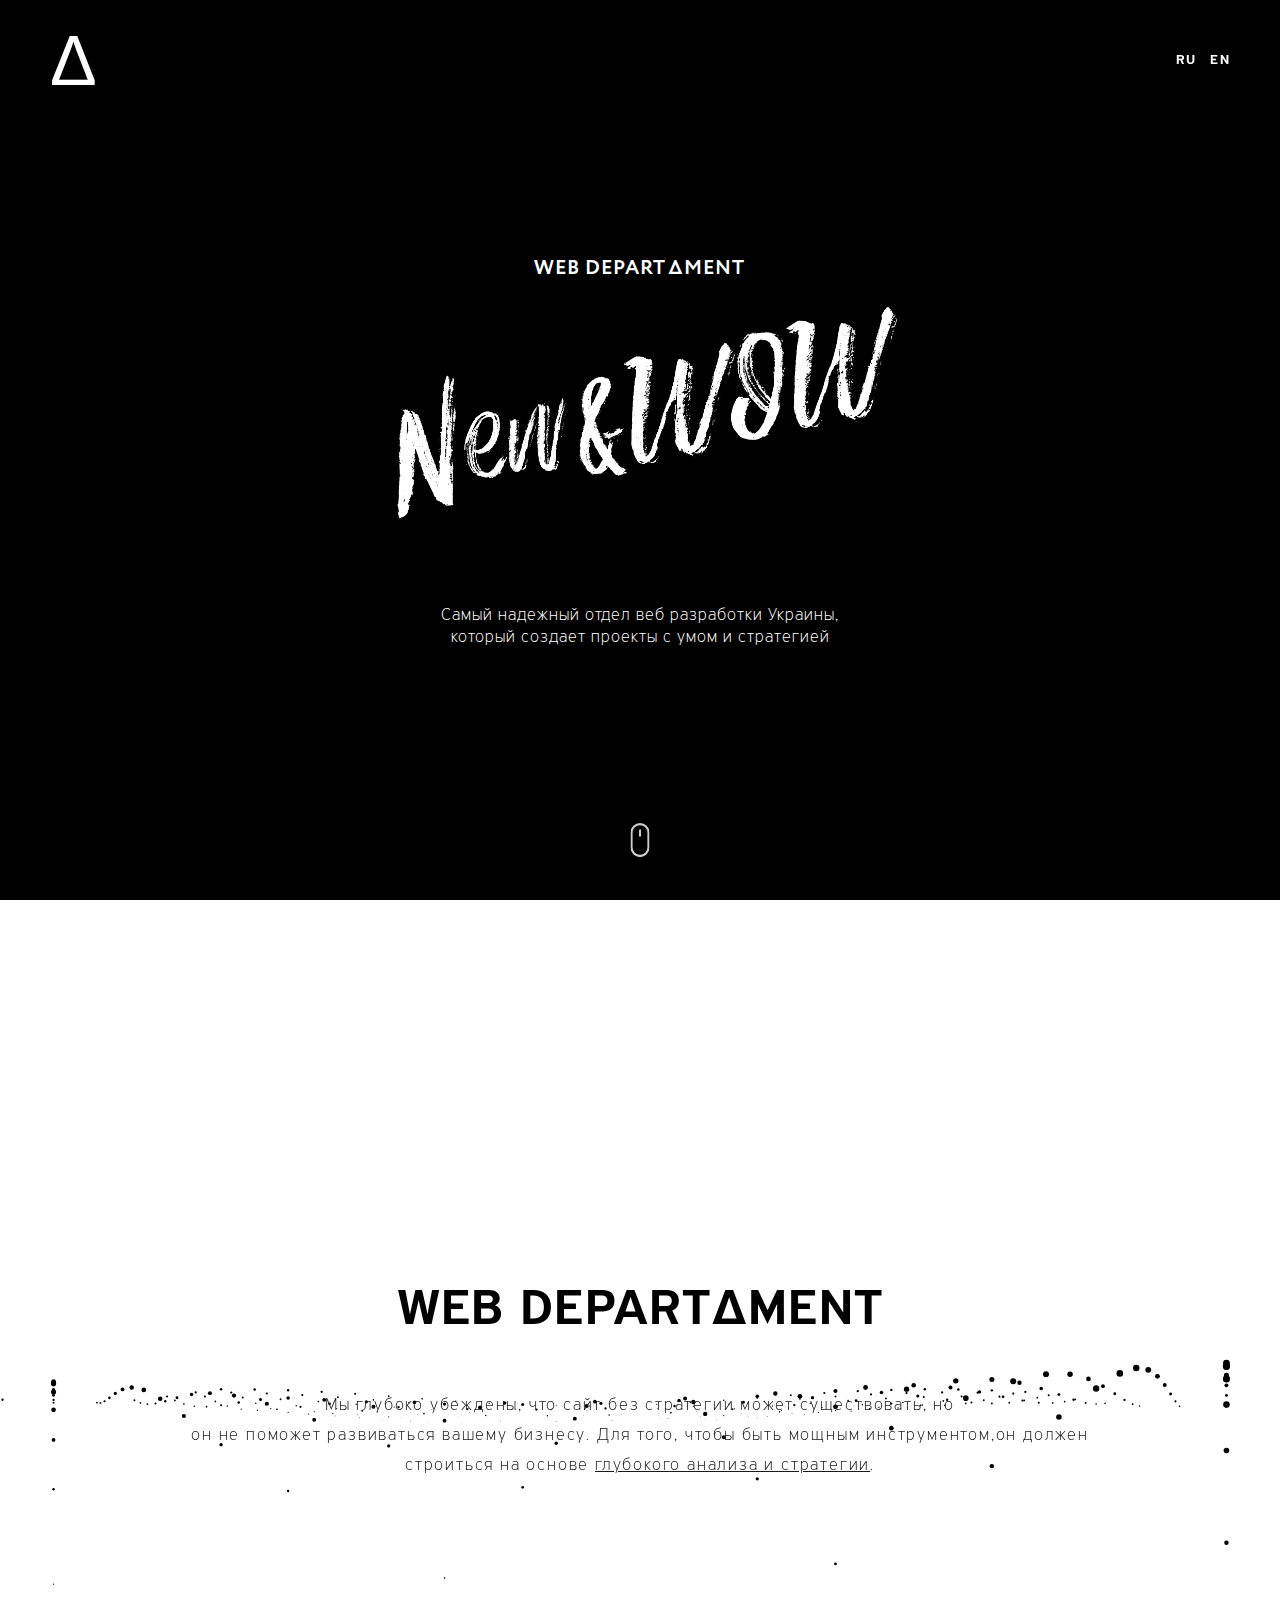
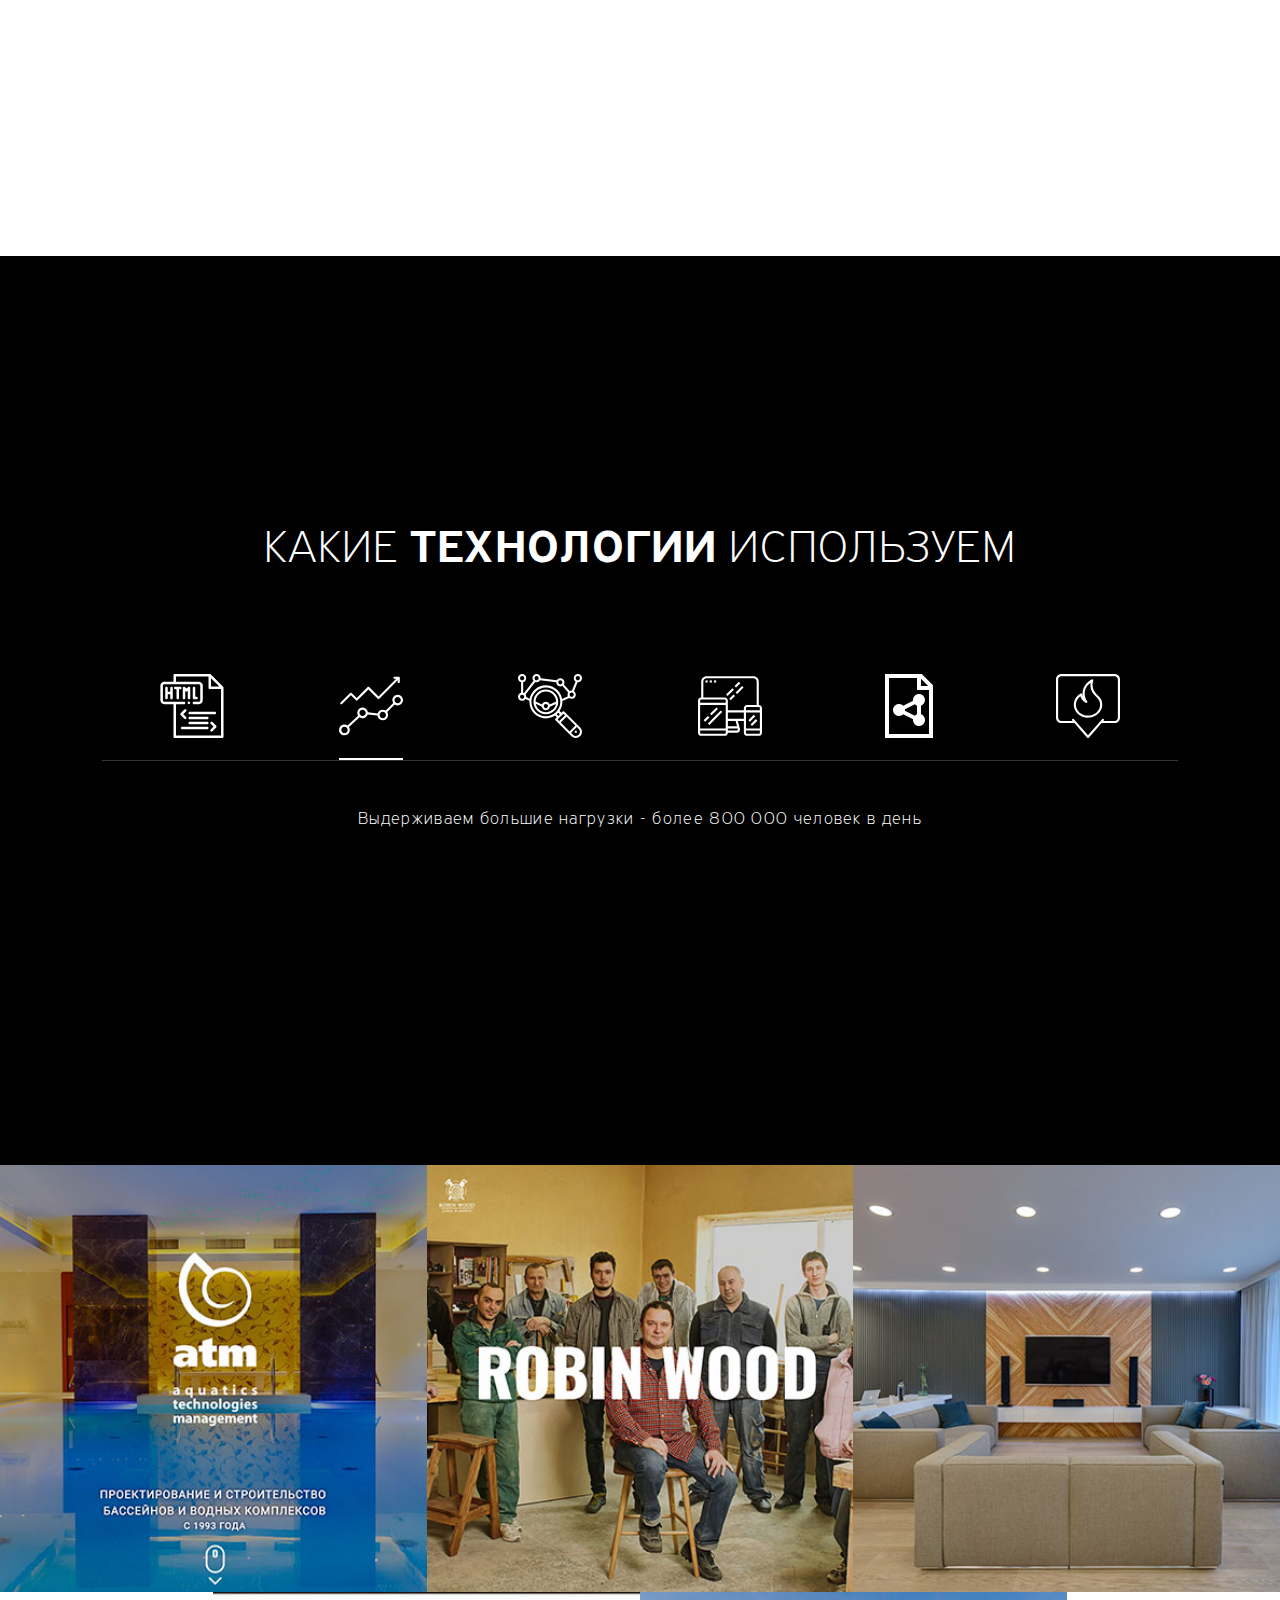
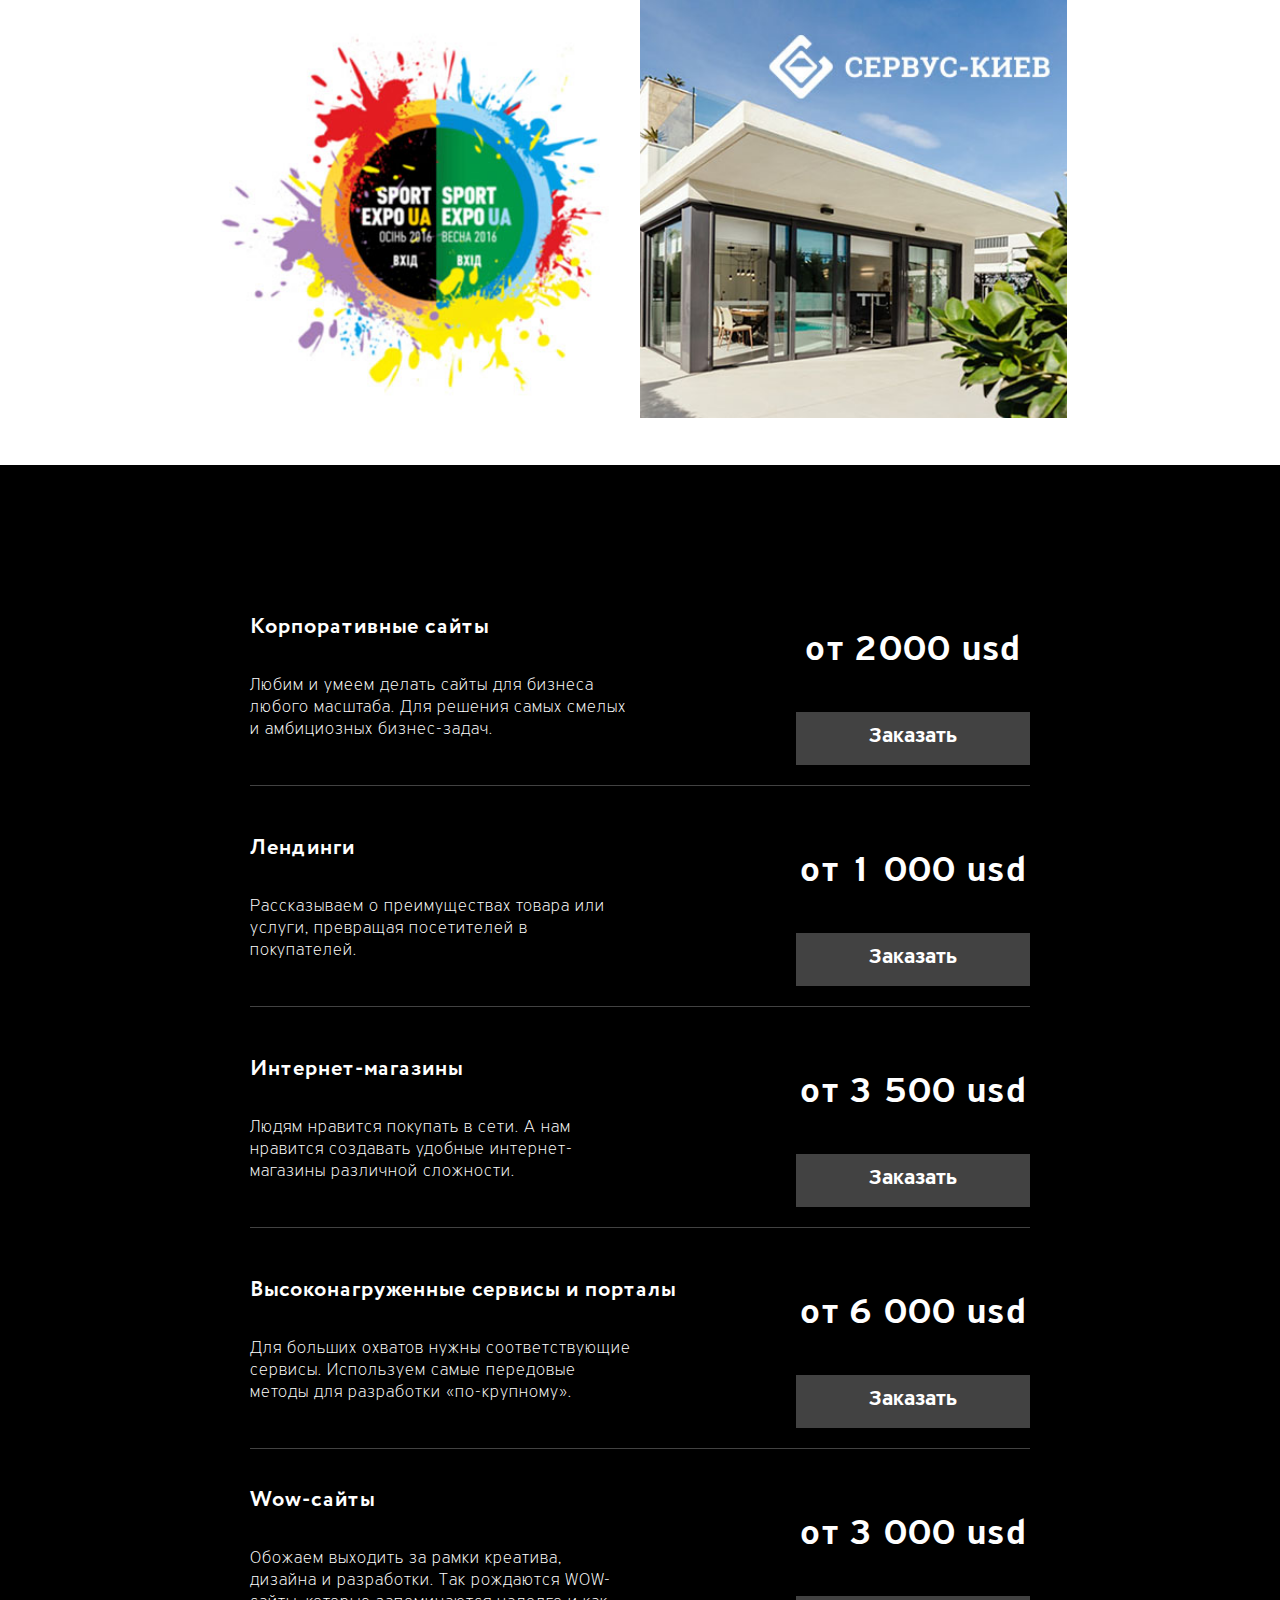
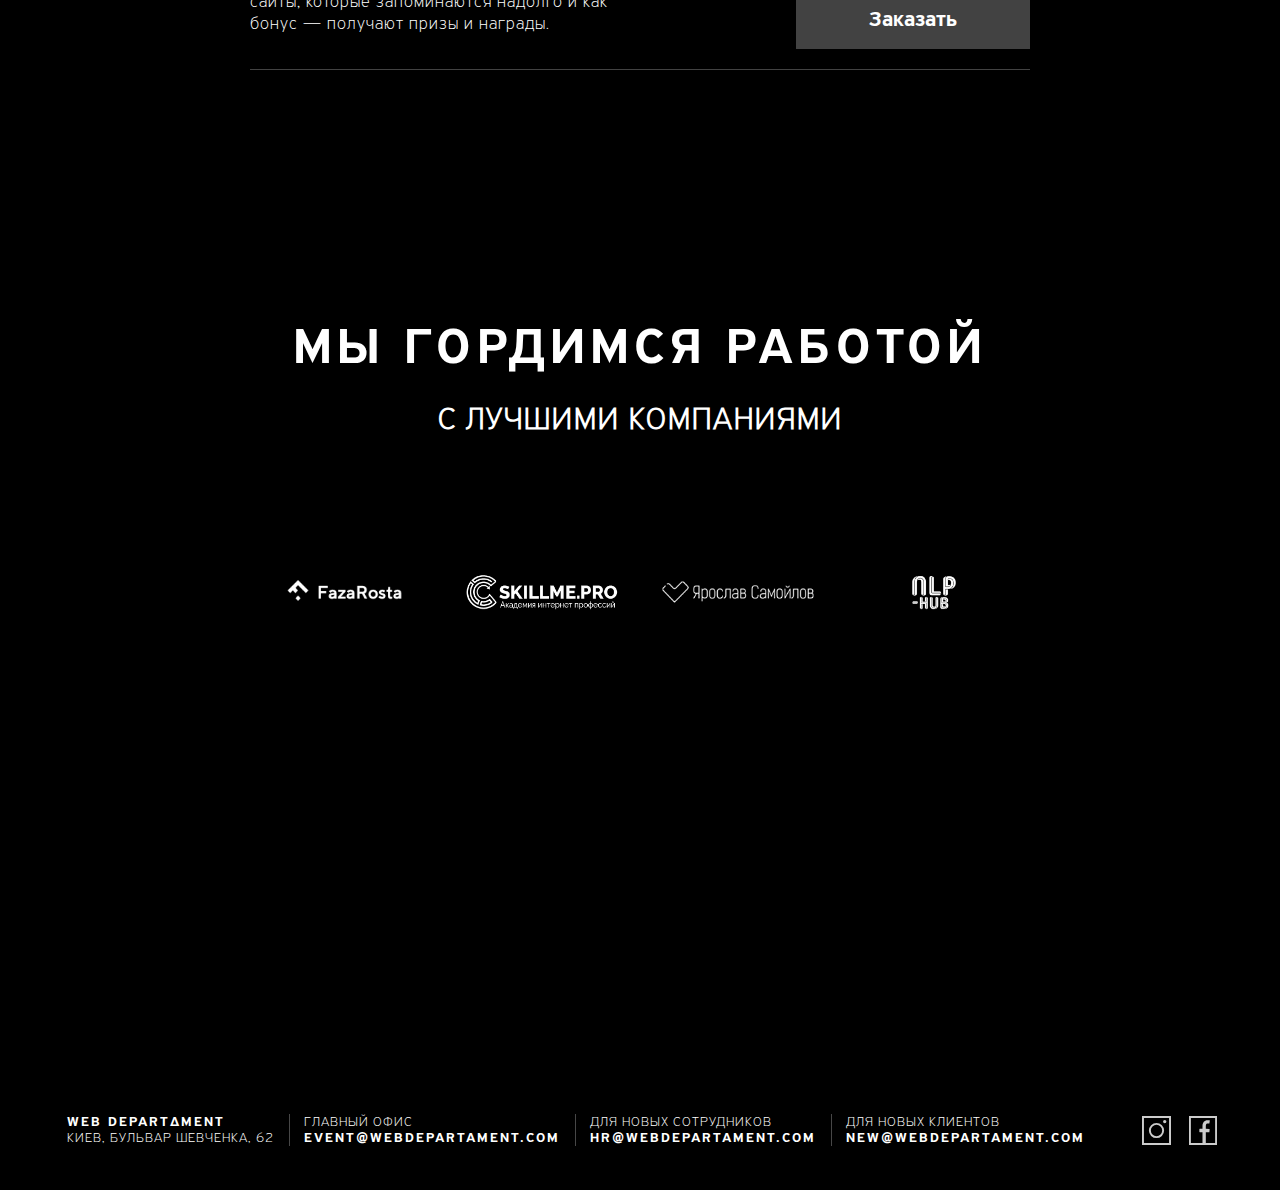
==== commit cc316a94: "portfol" ====
--- a/index.html
+++ b/index.html
@@ -372,13 +372,13 @@
                         <img src="images/portfolio/faza.jpg"  class="features__image"></a>
                     </li>
                     <li class="features__item"><a class="features__link">
-                        <img src="images/portfolio/skillme.png"  class="features__image"></a>
+                        <img src="images/portfolio/skillme1.png"  class="features__image"></a>
                     </li>
                     <li class="features__item"><a class="features__link">
-                        <img src="images/portfolio/samoilov.png"  class="features__image"></a>
+                        <img src="images/portfolio/samoilov1.png"  class="features__image"></a>
                     </li>
                     <li class="features__item"><a class="features__link">
-                        <img src="images/portfolio/hub.png"  class="features__image"></a>
+                        <img src="images/portfolio/hub1.png"  class="features__image"></a>
                     </li>
                 </ul>
             </div>
